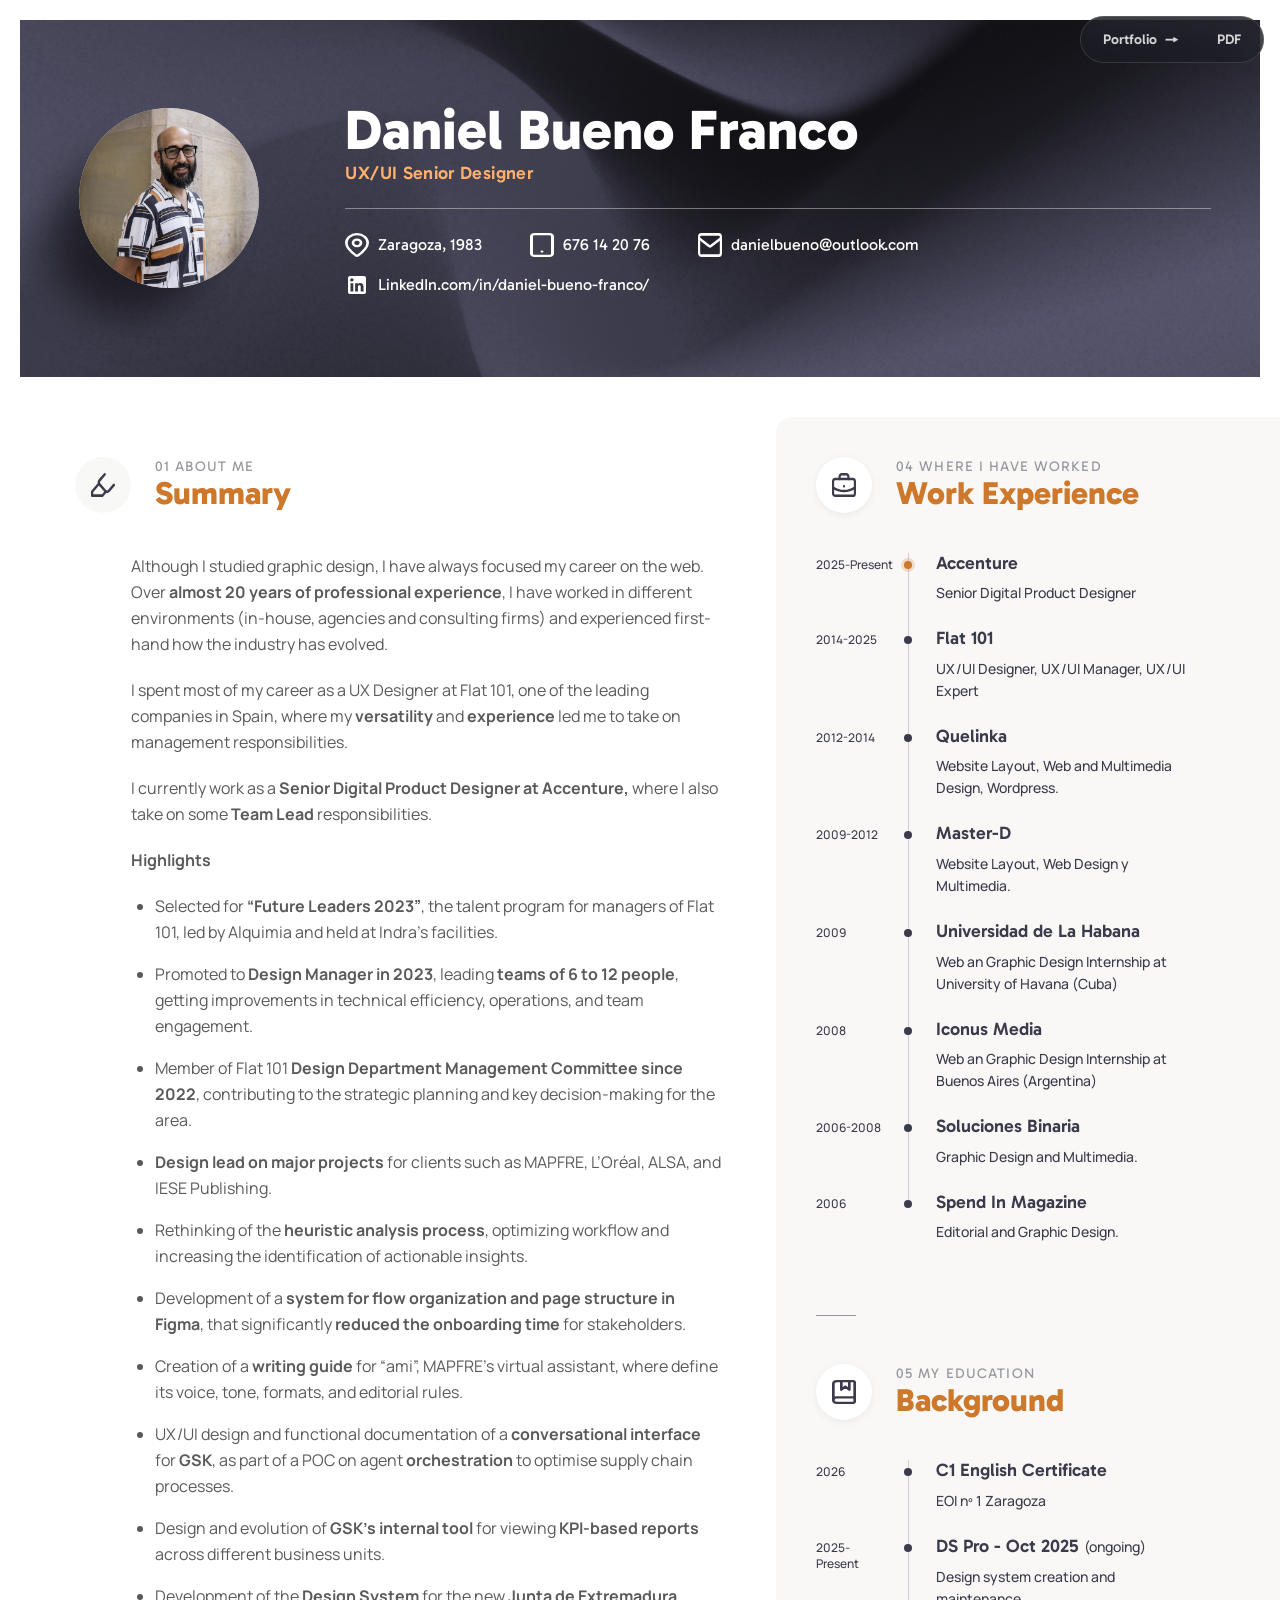
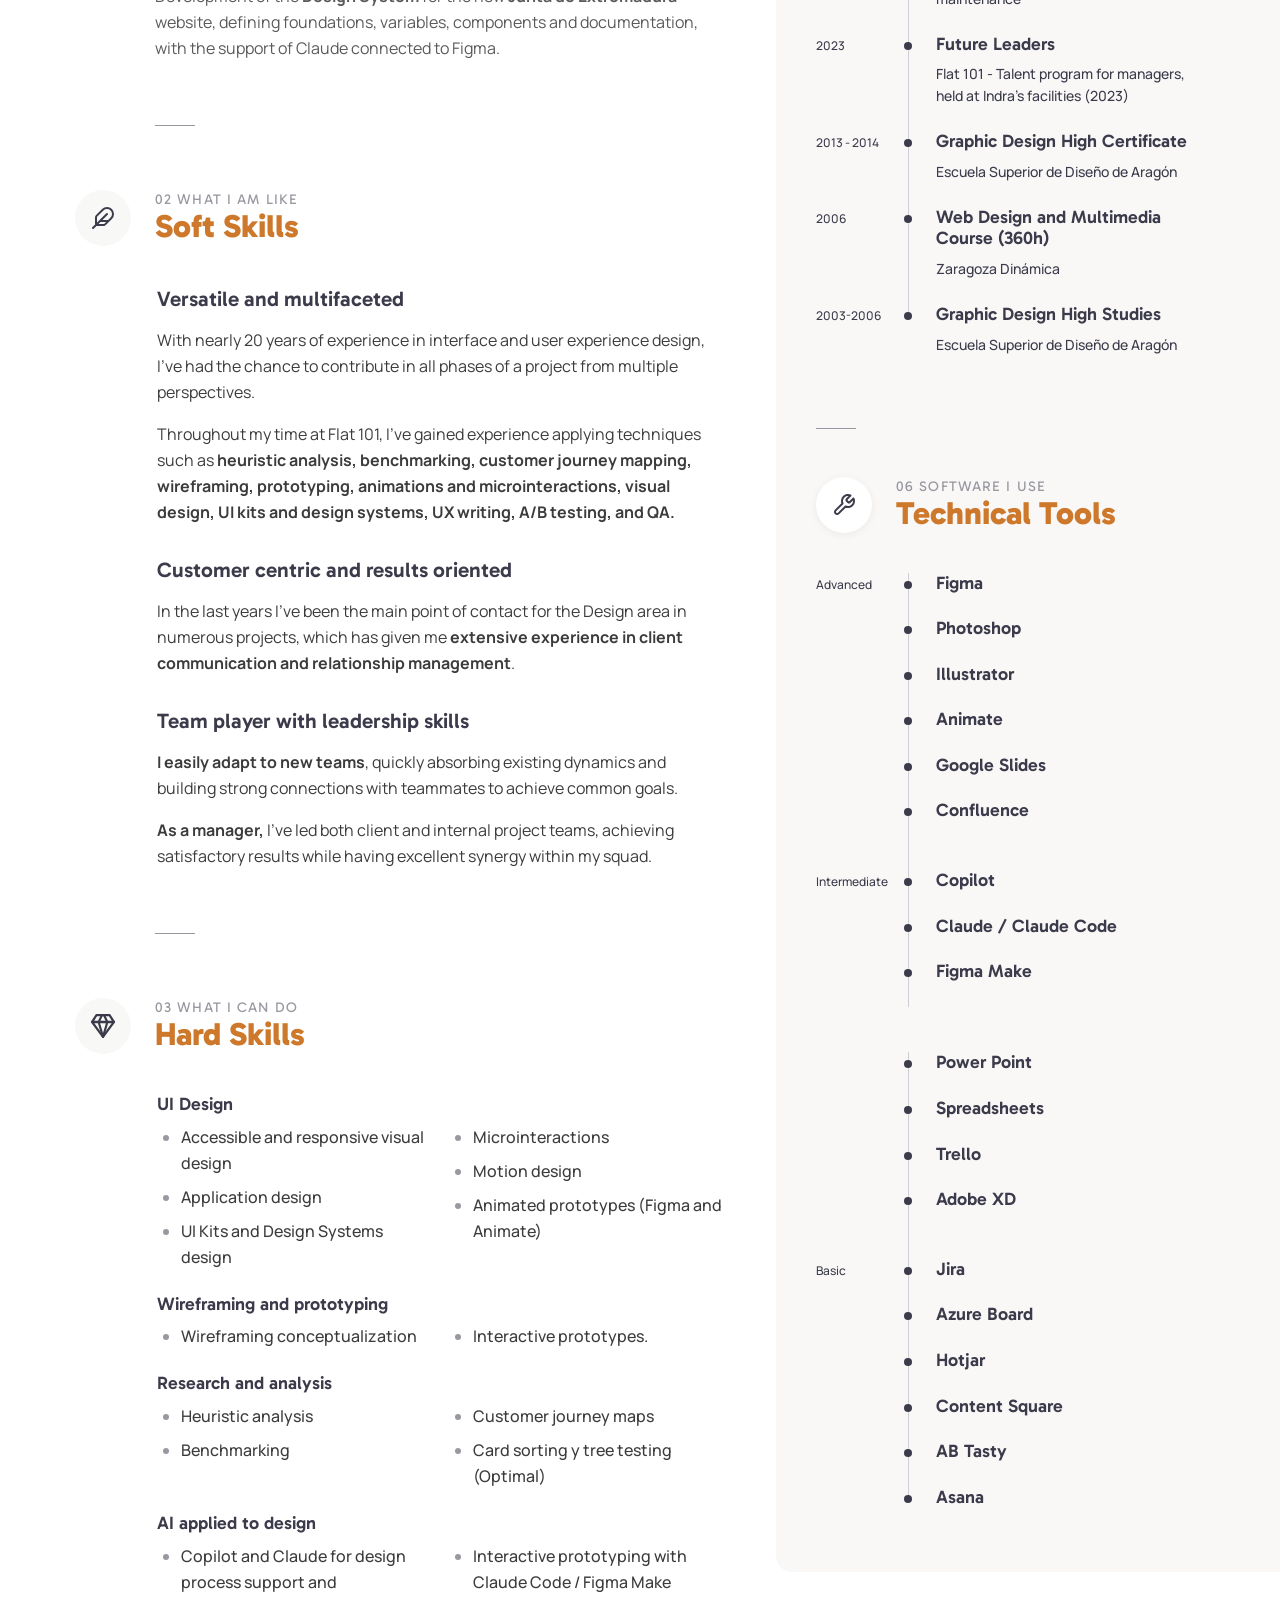
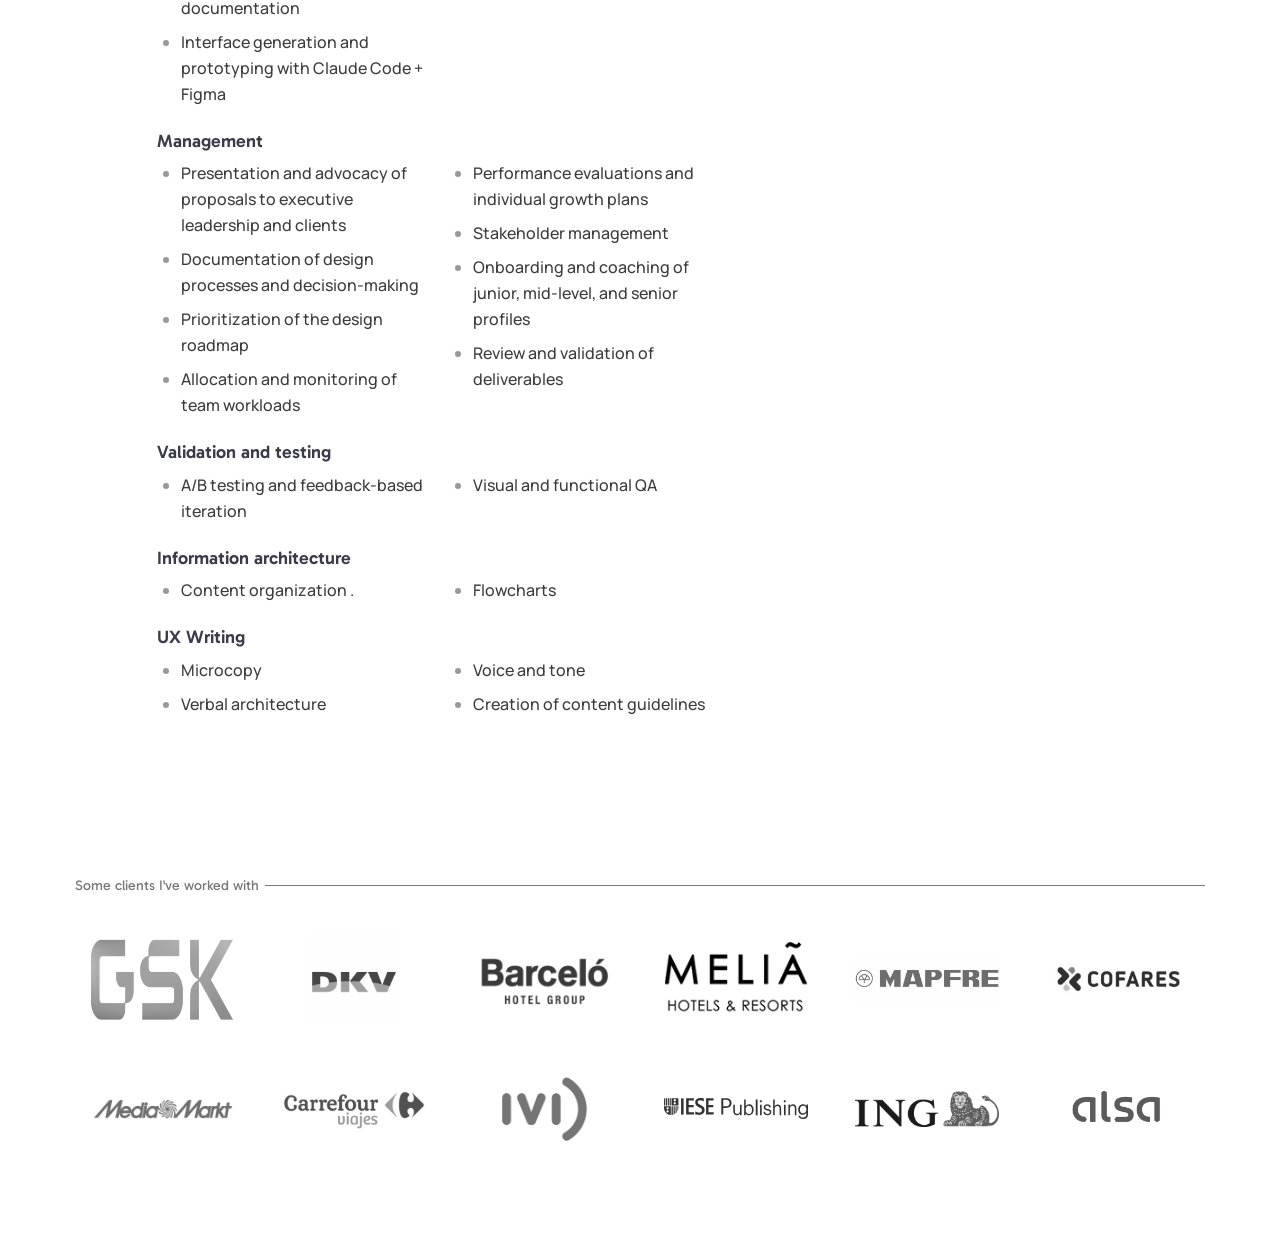
==== cv.html @ 114e20e1 "Add portfolio and CV site Co-Authored-By: Claude Sonnet 5.5 <noreply@anthropic.com>" ====
<!DOCTYPE html>
<html lang="en">
<head>
  <meta charset="utf-8">
  <meta name="viewport" content="width=device-width, initial-scale=1">
  <title>Daniel Bueno Franco — UX/UI Senior Designer · CV</title>
  <meta name="description" content="CV of Daniel Bueno Franco, UX/UI Senior Designer with almost 20 years of experience.">
  <link rel="preconnect" href="https://fonts.googleapis.com">
  <link rel="preconnect" href="https://fonts.gstatic.com" crossorigin>
  <link href="https://fonts.googleapis.com/css2?family=Gabarito:wght@400;600;800&family=Manrope:wght@400;500;700&display=swap" rel="stylesheet">
  <link rel="stylesheet" href="css/styles.css">
  <link rel="stylesheet" href="css/cv.css">
</head>
<body class="cv-page">
  <div class="progress"></div>
  <div class="glow"></div>

  <nav class="page-links" aria-label="Pages">
    <a href="index.html">Portfolio <span aria-hidden="true">→</span></a>
    <button type="button" class="print" aria-label="Print or save as PDF">PDF</button>
  </nav>

  <!-- ================= HEADER ================= -->
  <header class="cv-head">
    <div class="cv-head-card">
      <div class="bg-layer"><img src="assets/cv/header-bg.png" alt=""></div>
      <div class="cv-head-inner">
        <div class="avatar" data-reveal="scale"><img src="assets/common/danib.png" alt="Daniel Bueno Franco"></div>
        <div class="cv-head-info">
          <div class="who" data-reveal style="--d:.15s">
            <h1>Daniel Bueno Franco</h1>
            <p>UX/UI Senior Designer</p>
          </div>
          <div class="cv-rule rule"></div>
          <div class="contact" data-reveal style="--d:.3s">
            <span class="magnetic"><img src="assets/common/icon-map-pin.svg" alt="">Zaragoza, 1983</span>
            <a class="magnetic" href="tel:+34676142076"><img src="assets/common/icon-smartphone.svg" alt="">676 14 20 76</a>
            <a class="magnetic" href="mailto:danielbueno@outlook.com"><img src="assets/common/icon-mail.svg" alt="">danielbueno@outlook.com</a>
            <a class="magnetic" href="https://www.linkedin.com/in/daniel-bueno-franco/" target="_blank" rel="noopener"><img src="assets/common/icon-linkedin.svg" alt="">LinkedIn.com/in/daniel-bueno-franco/</a>
          </div>
        </div>
      </div>
    </div>
  </header>

  <div class="cv-body">
    <!-- ================= MAIN ================= -->
    <main class="cv-main">
      <section class="blk" id="summary">
        <div class="blk-title" data-reveal>
          <span class="ico"><img src="assets/cv/icon-highlighter.svg" alt=""></span>
          <div><p class="eyebrow">01 ABOUT ME</p><h2 class="g h2">Summary</h2></div>
        </div>
        <div class="blk-body prose" data-reveal style="--d:.1s">
          <p>Although I studied graphic design, I have always focused my career on the web. Over <strong>almost 20 years of professional experience</strong>, I have worked in different environments (in-house, agencies and consulting firms) and experienced first-hand how the industry has evolved.</p>
          <p>I spent most of my career as a UX Designer at Flat 101, one of the leading companies in Spain, where my <strong>versatility</strong> and <strong>experience</strong> led me to take on management responsibilities.</p>
          <p>I currently work as a <strong>Senior Digital Product Designer at Accenture,</strong> where I also take on some <strong>Team Lead</strong> responsibilities.</p>
          <p class="hl"><strong>Highlights</strong></p>
          <ul class="spaced">
            <li>Selected for <strong>“Future Leaders 2023”</strong>, the talent program for managers of Flat 101, led by Alquimia and held at Indra’s facilities.</li>
            <li>Promoted to <strong>Design Manager in 2023</strong>, leading <strong>teams of 6 to 12 people</strong>, getting improvements in technical efficiency, operations, and team engagement.</li>
            <li>Member of Flat 101 <strong>Design Department Management Committee since 2022</strong>, contributing to the strategic planning and key decision-making for the area.</li>
            <li><strong>Design lead on major projects</strong> for clients such as MAPFRE, L’Oréal, ALSA, and IESE Publishing.</li>
            <li>Rethinking of the <strong>heuristic analysis process</strong>, optimizing workflow and increasing the identification of actionable insights.</li>
            <li>Development of a <strong>system for flow organization and page structure in Figma</strong>, that significantly <strong>reduced the onboarding time</strong> for stakeholders.</li>
            <li>Creation of a <strong>writing guide</strong> for “ami”, MAPFRE’s virtual assistant, where define its voice, tone, formats, and editorial rules.</li>
            <li>UX/UI design and functional documentation of a <strong>conversational interface</strong> for <strong>GSK</strong>, as part of a POC on agent <strong>orchestration</strong> to optimise supply chain processes.</li>
            <li>Design and evolution of <strong>GSK’s internal tool</strong> for viewing <strong>KPI-based reports</strong> across different business units.</li>
            <li>Development of the <strong>Design System</strong> for the new <strong>Junta de Extremadura</strong> website, defining foundations, variables, components and documentation, with the support of Claude connected to Figma.</li>
          </ul>
        </div>
      </section>

      <div class="sep" data-reveal></div>

      <section class="blk" id="soft">
        <div class="blk-title" data-reveal>
          <span class="ico"><img src="assets/cv/icon-feather.svg" alt=""></span>
          <div><p class="eyebrow">02 WHAT I AM LIKE</p><h2 class="g h2">Soft Skills</h2></div>
        </div>
        <div class="blk-body prose list-skills">
          <article class="skill" data-reveal>
            <h3>Versatile and multifaceted</h3>
            <p>With nearly 20 years of experience in interface and user experience design, I’ve had the chance to contribute in all phases of a project from multiple perspectives.</p>
            <p>Throughout my time at Flat 101, I’ve gained experience applying techniques such as <strong>heuristic analysis, benchmarking, customer journey mapping, wireframing, prototyping, animations and microinteractions, visual design, UI kits and design systems, UX writing, A/B testing, and QA.</strong></p>
          </article>
          <article class="skill" data-reveal>
            <h3>Customer centric and results oriented</h3>
            <p>In the last years I’ve been the main point of contact for the Design area in numerous projects, which has given me <strong>extensive experience in client communication and relationship management</strong>.</p>
          </article>
          <article class="skill" data-reveal>
            <h3>Team player with leadership skills</h3>
            <p><strong>I easily adapt to new teams</strong>, quickly absorbing existing dynamics and building strong connections with teammates to achieve common goals.</p>
            <p><strong>As a manager,</strong> I’ve led both client and internal project teams, achieving satisfactory results while having excellent synergy within my squad.</p>
          </article>
        </div>
      </section>

      <div class="sep" data-reveal></div>

      <section class="blk" id="hard">
        <div class="blk-title" data-reveal>
          <span class="ico"><img src="assets/cv/icon-gem.svg" alt=""></span>
          <div><p class="eyebrow">03 WHAT I CAN DO</p><h2 class="g h2">Hard Skills</h2></div>
        </div>
        <div class="blk-body hard">
          <div class="hs" data-reveal><h4>UI Design</h4><div class="cols">
            <ul><li>Accessible and responsive visual design</li><li>Application design</li><li>UI Kits and Design Systems design</li></ul>
            <ul><li>Microinteractions</li><li>Motion design</li><li>Animated prototypes (Figma and Animate)</li></ul></div></div>
          <div class="hs" data-reveal><h4>Wireframing and prototyping</h4><div class="cols">
            <ul><li>Wireframing conceptualization</li></ul><ul><li>Interactive prototypes.</li></ul></div></div>
          <div class="hs" data-reveal><h4>Research and analysis</h4><div class="cols">
            <ul><li>Heuristic analysis</li><li>Benchmarking</li></ul><ul><li>Customer journey maps</li><li>Card sorting y tree testing (Optimal)</li></ul></div></div>
          <div class="hs" data-reveal><h4>AI applied to design</h4><div class="cols">
            <ul><li>Copilot and Claude for design process support and documentation</li><li>Interface generation and prototyping with Claude Code + Figma</li></ul>
            <ul><li>Interactive prototyping with Claude Code / Figma Make</li></ul></div></div>
          <div class="hs" data-reveal><h4>Management</h4><div class="cols">
            <ul><li>Presentation and advocacy of proposals to executive leadership and clients</li><li>Documentation of design processes and decision-making</li><li>Prioritization of the design roadmap</li><li>Allocation and monitoring of team workloads</li></ul>
            <ul><li>Performance evaluations and individual growth plans</li><li>Stakeholder management</li><li>Onboarding and coaching of junior, mid-level, and senior profiles</li><li>Review and validation of deliverables</li></ul></div></div>
          <div class="hs" data-reveal><h4>Validation and testing</h4><div class="cols">
            <ul><li>A/B testing and feedback-based iteration</li></ul><ul><li>Visual and functional QA</li></ul></div></div>
          <div class="hs" data-reveal><h4>Information architecture</h4><div class="cols">
            <ul><li>Content organization .</li></ul><ul><li>Flowcharts</li></ul></div></div>
          <div class="hs" data-reveal><h4>UX Writing</h4><div class="cols">
            <ul><li>Microcopy</li><li>Verbal architecture</li></ul><ul><li>Voice and tone</li><li>Creation of content guidelines</li></ul></div></div>
        </div>
      </section>
    </main>

    <!-- ================= SIDEBAR ================= -->
    <aside class="cv-side">
      <section class="blk" id="work">
        <div class="blk-title" data-reveal>
          <span class="ico white"><img src="assets/cv/icon-briefcase.svg" alt=""></span>
          <div><p class="eyebrow">04 WHERE I HAVE WORKED</p><h2 class="g h2">Work Experience</h2></div>
        </div>
        <ol class="tl">
          <li class="tl-i now" data-reveal><span class="yr">2025-Present</span><span class="mk"></span><div class="tx"><b>Accenture</b><p>Senior Digital Product Designer</p></div></li>
          <li class="tl-i" data-reveal><span class="yr">2014-2025</span><span class="mk"></span><div class="tx"><b>Flat 101</b><p>UX/UI Designer, UX/UI Manager, UX/UI Expert</p></div></li>
          <li class="tl-i" data-reveal><span class="yr">2012-2014</span><span class="mk"></span><div class="tx"><b>Quelinka</b><p>Website Layout, Web and Multimedia Design, Wordpress.</p></div></li>
          <li class="tl-i" data-reveal><span class="yr">2009-2012</span><span class="mk"></span><div class="tx"><b>Master-D</b><p>Website Layout, Web Design y Multimedia.</p></div></li>
          <li class="tl-i" data-reveal><span class="yr">2009</span><span class="mk"></span><div class="tx"><b>Universidad de La Habana</b><p>Web an Graphic Design Internship at University of Havana (Cuba)</p></div></li>
          <li class="tl-i" data-reveal><span class="yr">2008</span><span class="mk"></span><div class="tx"><b>Iconus Media</b><p>Web an Graphic Design Internship at Buenos Aires (Argentina)</p></div></li>
          <li class="tl-i" data-reveal><span class="yr">2006-2008</span><span class="mk"></span><div class="tx"><b>Soluciones Binaria</b><p>Graphic Design and Multimedia.</p></div></li>
          <li class="tl-i" data-reveal><span class="yr">2006</span><span class="mk"></span><div class="tx"><b>Spend In Magazine</b><p>Editorial and Graphic Design.</p></div></li>
        </ol>
      </section>

      <div class="sep" data-reveal></div>

      <section class="blk" id="education">
        <div class="blk-title" data-reveal>
          <span class="ico white"><img src="assets/cv/icon-book.svg" alt=""></span>
          <div><p class="eyebrow">05 MY EDUCATION</p><h2 class="g h2">Background</h2></div>
        </div>
        <ol class="tl">
          <li class="tl-i" data-reveal><span class="yr">2026</span><span class="mk"></span><div class="tx"><b>C1 English Certificate</b><p>EOI nº 1 Zaragoza</p></div></li>
          <li class="tl-i" data-reveal><span class="yr">2025-<br>Present</span><span class="mk"></span><div class="tx"><b>DS Pro - Oct 2025 <small>(ongoing)</small></b><p>Design system creation and maintenance</p></div></li>
          <li class="tl-i" data-reveal><span class="yr">2023</span><span class="mk"></span><div class="tx"><b>Future Leaders</b><p>Flat 101 - Talent program for managers, held at Indra’s facilities (2023)</p></div></li>
          <li class="tl-i" data-reveal><span class="yr">2013 - 2014</span><span class="mk"></span><div class="tx"><b>Graphic Design High Certificate</b><p>Escuela Superior de Diseño de Aragón</p></div></li>
          <li class="tl-i" data-reveal><span class="yr">2006</span><span class="mk"></span><div class="tx"><b>Web Design and Multimedia Course (360h)</b><p>Zaragoza Dinámica</p></div></li>
          <li class="tl-i" data-reveal><span class="yr">2003-2006</span><span class="mk"></span><div class="tx"><b>Graphic Design High Studies</b><p>Escuela Superior de Diseño de Aragón</p></div></li>
        </ol>
      </section>

      <div class="sep" data-reveal></div>

      <section class="blk" id="tools">
        <div class="blk-title" data-reveal>
          <span class="ico white"><img src="assets/cv/icon-wrench.svg" alt=""></span>
          <div><p class="eyebrow">06 SOFTWARE I USE</p><h2 class="g h2">Technical Tools</h2></div>
        </div>
        <ol class="tl tools">
          <li class="tl-i" data-reveal><span class="yr">Advanced</span><span class="mk"></span><div class="tx"><b>Figma</b></div></li>
          <li class="tl-i" data-reveal><span class="yr"></span><span class="mk"></span><div class="tx"><b>Photoshop</b></div></li>
          <li class="tl-i" data-reveal><span class="yr"></span><span class="mk"></span><div class="tx"><b>Illustrator</b></div></li>
          <li class="tl-i" data-reveal><span class="yr"></span><span class="mk"></span><div class="tx"><b>Animate</b></div></li>
          <li class="tl-i" data-reveal><span class="yr"></span><span class="mk"></span><div class="tx"><b>Google Slides</b></div></li>
          <li class="tl-i gap" data-reveal><span class="yr"></span><span class="mk"></span><div class="tx"><b>Confluence</b></div></li>
          <li class="tl-i" data-reveal><span class="yr">Intermediate</span><span class="mk"></span><div class="tx"><b>Copilot</b></div></li>
          <li class="tl-i" data-reveal><span class="yr"></span><span class="mk"></span><div class="tx"><b>Claude / Claude Code</b></div></li>
          <li class="tl-i" data-reveal><span class="yr"></span><span class="mk"></span><div class="tx"><b>Figma Make</b></div></li>
          <li class="tl-i" data-reveal><span class="yr"></span><span class="mk"></span><div class="tx"><b>Figjam</b></div></li>
          <li class="tl-i" data-reveal><span class="yr"></span><span class="mk"></span><div class="tx"><b>Power Point</b></div></li>
          <li class="tl-i" data-reveal><span class="yr"></span><span class="mk"></span><div class="tx"><b>Spreadsheets</b></div></li>
          <li class="tl-i" data-reveal><span class="yr"></span><span class="mk"></span><div class="tx"><b>Trello</b></div></li>
          <li class="tl-i gap" data-reveal><span class="yr"></span><span class="mk"></span><div class="tx"><b>Adobe XD</b></div></li>
          <li class="tl-i" data-reveal><span class="yr">Basic</span><span class="mk"></span><div class="tx"><b>Jira</b></div></li>
          <li class="tl-i" data-reveal><span class="yr"></span><span class="mk"></span><div class="tx"><b>Azure Board</b></div></li>
          <li class="tl-i" data-reveal><span class="yr"></span><span class="mk"></span><div class="tx"><b>Hotjar</b></div></li>
          <li class="tl-i" data-reveal><span class="yr"></span><span class="mk"></span><div class="tx"><b>Content Square</b></div></li>
          <li class="tl-i" data-reveal><span class="yr"></span><span class="mk"></span><div class="tx"><b>AB Tasty</b></div></li>
          <li class="tl-i" data-reveal><span class="yr"></span><span class="mk"></span><div class="tx"><b>Asana</b></div></li>
        </ol>
      </section>
    </aside>
  </div>

  <!-- ================= CLIENTS ================= -->
  <section class="clients">
    <div class="clients-in">
      <p class="clients-title" data-reveal><span>Some clients I've worked with</span><i></i></p>
      <div class="logos">
        <img data-reveal src="assets/cv/logo-gsk.png" alt="GSK" style="--d:0s">
        <img data-reveal src="assets/cv/logo-dkv.png" alt="DKV" style="--d:.05s">
        <img data-reveal src="assets/cv/logo-barcelo.png" alt="Barceló" style="--d:.1s">
        <img data-reveal src="assets/cv/logo-melia.png" alt="Meliá" style="--d:.15s">
        <img data-reveal src="assets/cv/logo-mapfre.png" alt="MAPFRE" style="--d:.2s">
        <img data-reveal src="assets/cv/logo-cofares.png" alt="Cofares" style="--d:.25s">
        <img data-reveal src="assets/cv/logo-mediamarkt.png" alt="MediaMarkt" style="--d:0s">
        <img data-reveal src="assets/cv/logo-carrefour.png" alt="Carrefour Viajes" style="--d:.05s">
        <img data-reveal src="assets/cv/logo-ivi.png" alt="IVI" style="--d:.1s">
        <img data-reveal src="assets/cv/logo-iese.svg" alt="IESE Publishing" style="--d:.15s">
        <img data-reveal src="assets/cv/logo-ing.png" alt="ING" style="--d:.2s">
        <img data-reveal src="assets/cv/logo-alsa.png" alt="Alsa" style="--d:.25s">
      </div>
    </div>
  </section>

  <button class="top" aria-label="Back to top">↑</button>
  <script src="js/cv.js"></script>
</body>
</html>
---- css/styles.css ----
/* ============ Tokens ============ */
:root {
  --blue: #3c3b4b;
  --blue-deep: #1d1c26;
  --brown: #cd782a;
  --orange: #fcb06b;
  --paper: #f9f8f7;
  --ink: #3c3c3c;
  --muted: #9898a0;
  --body: #5a5a5a;
  --ease: cubic-bezier(.22, 1, .36, 1);
  --pad: clamp(24px, 5.86vw, 80px);
  --max: 1366px;
  --shadow: 0 16px 32px -4px rgba(12, 12, 13, .1), 0 4px 4px -4px rgba(12, 12, 13, .05);
}

* { box-sizing: border-box; margin: 0; padding: 0; }
html { scroll-behavior: smooth; }
body {
  font-family: 'Manrope', system-ui, sans-serif;
  font-weight: 500;
  color: var(--ink);
  background: var(--paper);
  line-height: 1.625;
  overflow-x: hidden;
  -webkit-font-smoothing: antialiased;
}
img { display: block; max-width: 100%; }
a { color: inherit; text-decoration: none; }
ul { list-style: none; }
strong, b { font-weight: 700; }
.g { font-family: 'Gabarito', sans-serif; }

/* ============ Progress + cursor glow ============ */
.progress {
  position: fixed; inset: 0 0 auto 0; height: 3px; z-index: 100;
  background: linear-gradient(90deg, var(--brown), var(--orange));
  transform-origin: 0 50%; transform: scaleX(0);
}
.glow {
  position: fixed; top: 0; left: 0; width: 420px; height: 420px; z-index: 1;
  margin: -210px 0 0 -210px; border-radius: 50%; pointer-events: none;
  background: radial-gradient(circle, rgba(252, 176, 107, .16), transparent 65%);
  mix-blend-mode: screen; opacity: 0; transition: opacity .4s;
  will-change: transform;
}
body.has-pointer .glow { opacity: 1; }

/* ============ Side menu (sections) ============
   Plain text links; colour switches white/black depending on the background under each link */
.side {
  position: fixed; top: 50%; right: 28px; z-index: 90;
  transform: translate(24px, -50%); opacity: 0; pointer-events: none;
  transition: opacity .6s var(--ease), transform .7s var(--ease);
}
.side.on { opacity: 1; transform: translate(0, -50%); pointer-events: auto; }
.side ol { list-style: none; display: flex; flex-direction: column; align-items: flex-end; gap: 14px; }
.side a {
  --c: #fff;
  position: relative; display: inline-block; padding: 2px 0;
  font: 600 14px/1.2 'Gabarito', sans-serif; letter-spacing: .02em; white-space: nowrap;
  color: var(--c); opacity: .55;
  transition: color .35s, opacity .3s, transform .4s var(--ease);
}
.side a[data-tone="light"] { --c: #1d1c26; }
/* underline grows from the right */
.side a::after { content: ''; position: absolute; right: 0; bottom: -2px; height: 2px; width: 100%; background: currentColor; transform: scaleX(0); transform-origin: 100% 50%; transition: transform .45s var(--ease); }
/* hover / keyboard focus */
.side a:hover, .side a:focus-visible { opacity: 1; transform: translateX(-4px); }
.side a:focus-visible { outline: 2px solid currentColor; outline-offset: 4px; border-radius: 2px; }
/* active (current section) */
.side a.active { opacity: 1; font-weight: 800; }
.side a.active::after { transform: scaleX(1); }
.side a:active { transform: translateX(-4px) scale(.97); }
/* link to the other page */
.side li.cv { margin-top: 10px; }
.side li.cv a span { display: inline-block; transition: transform .4s var(--ease); }
.side li.cv a:hover span, .side li.cv a:focus-visible span { transform: translateX(3px); }

/* ============ Page link + CTA ============ */
.btn span { display: inline-block; transition: transform .4s var(--ease); }
.btn:hover span { transform: translateX(4px); }
.btn:focus-visible { outline: 2px solid var(--orange); outline-offset: 2px; }
.btn {
  align-self: flex-start; display: inline-flex; align-items: center; gap: 10px; padding: 14px 26px; border-radius: 999px;
  background: var(--orange); color: var(--blue-deep); font: 800 16px 'Gabarito', sans-serif;
  transition: background .3s, color .3s, transform .4s var(--ease), box-shadow .4s;
}
.btn:hover { background: #fff; transform: translateY(-3px); box-shadow: 0 14px 30px -10px rgba(252, 176, 107, .6); }

/* ============ Reveal ============ */
[data-reveal] {
  opacity: 0; transform: translateY(40px);
  transition: opacity 1s var(--ease), transform 1s var(--ease);
  transition-delay: var(--d, 0s);
}
[data-reveal="left"] { transform: translateX(-60px); }
[data-reveal="right"] { transform: translateX(60px); }
[data-reveal="scale"] { transform: scale(.92); }
[data-reveal].in { opacity: 1; transform: none; }

.mask-line { display: block; overflow: hidden; }
.mask-line > span {
  display: block; transform: translateY(110%);
  transition: transform 1.1s var(--ease); transition-delay: var(--d, 0s);
}
.in .mask-line > span, .mask-line.in > span { transform: none; }

/* ============ Hero ============ */
.hero {
  position: relative; min-height: 100vh; min-height: 100svh; overflow: hidden;
  display: flex; align-items: center; color: #fff; background: #fff;
  padding: 120px var(--pad) 80px; isolation: isolate;
}
.bg-layer { position: absolute; inset: -12% 0; z-index: -2; will-change: transform; }
.bg-layer { mix-blend-mode: luminosity; }
.bg-layer img { width: 100%; height: 100%; object-fit: cover; }
.hero::after {
  content: ''; position: absolute; inset: 0; z-index: -1;
  background: var(--blue); mix-blend-mode: hard-light;
}
.hero-inner { width: 100%; max-width: var(--max); margin: 0 auto; display: flex; flex-direction: column; gap: 40px; }
.hero h1 {
  font: 800 clamp(56px, 11vw, 168px)/.95 'Gabarito', sans-serif; letter-spacing: -.02em;
}
.hero h1 .mask-line { padding-bottom: .08em; }
.rule { height: 1px; background: rgba(255, 255, 255, .35); transform-origin: 0 50%; transform: scaleX(0); transition: transform 1.6s var(--ease) .5s; }
.rule.in { transform: none; }
.hero-card { display: flex; align-items: center; gap: 40px; flex-wrap: wrap; padding: 24px 0; }
.avatar {
  position: relative; width: 180px; height: 180px; border-radius: 50%; flex: none;
  overflow: hidden; box-shadow: -40px 40px 40px -10px rgba(0, 0, 0, .55);
  background: #cfc4b6;
}
.avatar img { width: 100%; height: 100%; object-fit: cover; object-position: 50% 30%; transition: transform .8s var(--ease); }
.avatar:hover img { transform: scale(1.12); }
.hero-info { display: flex; flex-direction: column; gap: 40px; flex: 1; min-width: 280px; }
.who h2 { font: 800 clamp(30px, 3vw, 40px)/1.15 'Gabarito', sans-serif; }
.who p { font: 600 18px 'Gabarito', sans-serif; color: var(--orange); letter-spacing: .02em; }
.contact { display: flex; flex-wrap: wrap; gap: 16px 48px; }
.contact a, .contact span { display: inline-flex; align-items: center; gap: 9px; font: 400 14px 'Gabarito', sans-serif; color: #fff; }
.contact a { transition: color .3s, transform .3s var(--ease); }
.contact a:hover { color: var(--orange); transform: translateY(-2px); }
.contact img { width: 24px; height: 24px; }
.scroll-hint {
  position: absolute; bottom: 28px; left: 50%; translate: -50% 0;
  display: flex; flex-direction: column; align-items: center; gap: 8px;
  font: 600 12px 'Gabarito', sans-serif; letter-spacing: .2em; text-transform: uppercase; color: rgba(255, 255, 255, .6);
}
.scroll-hint i { width: 1px; height: 44px; background: linear-gradient(rgba(255, 255, 255, .8), transparent); animation: drip 2s var(--ease) infinite; transform-origin: 0 0; }
@keyframes drip { 0% { transform: scaleY(0); } 50% { transform: scaleY(1); } 100% { transform: scaleY(1); opacity: 0; } }

/* ============ Index ============ */
.index { background: var(--paper); padding: 120px var(--pad); }
.index-inner { max-width: var(--max); margin: 0 auto; }
.eyebrow { font: 400 14px 'Gabarito', sans-serif; color: var(--muted); letter-spacing: .08em; text-transform: uppercase; }
.h2 { font: 800 clamp(28px, 2.6vw, 32px)/1.15 'Gabarito', sans-serif; color: var(--brown); }
.index .h2 { font-size: clamp(36px, 4.4vw, 60px); color: var(--blue); margin: 8px 0 56px; }
.cards { display: grid; grid-template-columns: repeat(4, 1fr); gap: 20px; }
.card {
  position: relative; display: flex; flex-direction: column; justify-content: flex-end;
  aspect-ratio: 3 / 4; padding: 28px; border-radius: 20px; overflow: hidden; color: #fff;
  background: var(--blue-deep); isolation: isolate;
  transform-style: preserve-3d; transition: transform .5s var(--ease), box-shadow .5s;
}
.card:hover { box-shadow: 0 30px 60px -20px rgba(0, 0, 0, .5); }
.card img.bg { position: absolute; inset: 0; z-index: -2; width: 100%; height: 100%; object-fit: cover; transition: transform 1.2s var(--ease), filter .6s; filter: saturate(.8); }
.card:hover img.bg { transform: scale(1.12); filter: saturate(1.1); }
.card::after { content: ''; position: absolute; inset: 0; z-index: -1; background: linear-gradient(180deg, rgba(0, 0, 0, .1), rgba(0, 0, 0, .78)); }
.card .no { font: 800 14px 'Gabarito', sans-serif; color: var(--orange); letter-spacing: .1em; }
.card h3 { font: 800 28px/1.1 'Gabarito', sans-serif; margin: 6px 0 8px; }
.card p { font-size: 14px; line-height: 1.5; color: rgba(255, 255, 255, .8); max-height: 0; opacity: 0; overflow: hidden; transition: max-height .6s var(--ease), opacity .6s; }
.card:hover p, .card:focus-visible p { max-height: 120px; opacity: 1; }
.card .arrow { position: absolute; top: 24px; right: 24px; width: 44px; height: 44px; border-radius: 50%; border: 1px solid rgba(255, 255, 255, .5); display: grid; place-items: center; transition: background .4s, color .4s, transform .5s var(--ease); }
.card:hover .arrow { background: var(--orange); color: var(--blue-deep); transform: rotate(-45deg); border-color: var(--orange); }

/* ============ Case study ============ */
.case-banner {
  position: relative; display: flex; flex-direction: column; justify-content: space-between;
  min-height: min(100vh, 780px); padding: 40px var(--pad) 72px; color: #fff; overflow: hidden; isolation: isolate;
  background: #fff;
}
.case-banner::after {
  content: ''; position: absolute; inset: 0; z-index: -1;
  background: linear-gradient(62deg, rgba(0, 0, 0, .06) 82%, rgba(0, 0, 0, .3)), linear-gradient(180deg, rgba(0, 0, 0, .2), rgba(0, 0, 0, .65) 73%);
}
.case-banner .firma, .case-banner .titles { max-width: var(--max); width: 100%; margin: 0 auto; }
.firma { display: flex; align-items: center; justify-content: space-between; gap: 24px; flex-wrap: wrap; }
.firma .logo { height: 44px; width: auto; max-width: 210px; object-fit: contain; object-position: left; }
.logo-mask { width: 120px; height: 44px; background: #fff; -webkit-mask: url(../assets/barcelo/logo-mask.svg) center / contain no-repeat; mask: url(../assets/barcelo/logo-mask.svg) center / contain no-repeat; }
.firma .me { display: flex; align-items: center; gap: 16px; }
.firma .me .mini { width: 48px; height: 48px; border: 1px solid #fff; border-radius: 50%; overflow: hidden; }
.firma .me .mini img { width: 100%; height: 100%; object-fit: cover; object-position: 50% 30%; }
.firma .me b { display: block; font: 800 18px/26px 'Gabarito', sans-serif; }
.firma .me small { font: 600 14px 'Gabarito', sans-serif; color: var(--orange); }
.titles .sub { font: 400 clamp(18px, 1.8vw, 24px) 'Gabarito', sans-serif; margin-bottom: 8px; }
.titles h2 { font: 600 clamp(40px, 5.6vw, 84px)/1.02 'Gabarito', sans-serif; letter-spacing: -.01em; max-width: 1002px; }

.summary { max-width: var(--max); margin: 0 auto; padding: 0 var(--pad) 80px; display: grid; grid-template-columns: minmax(0, 703px) 363px; justify-content: space-between; gap: 48px; align-items: start; }
.summary .ctx { padding-top: 80px; display: flex; flex-direction: column; gap: 40px; }
.prose p, .prose li { font-size: 16px; line-height: 26px; color: var(--body); }
.prose p + p, .prose p + ul { margin-top: 20px; }
.prose ul { list-style: disc; padding-left: 24px; }
.prose li + li { margin-top: 12px; }
.prose.dark p, .prose.dark li { color: var(--ink); }
.prose.light p, .prose.light li { color: #fff; }
.facts { background: #fff; border-radius: 0 0 16px 16px; padding: 40px 32px; display: flex; flex-direction: column; gap: 24px; position: sticky; top: 80px; box-shadow: var(--shadow); }
.facts h4 { display: flex; align-items: center; gap: 12px; font: 600 16px/24px 'Gabarito', sans-serif; color: var(--blue); margin-bottom: 8px; }
.facts h4 img { width: 16px; height: 16px; }
.facts p, .facts li { font-size: 14px; line-height: 24px; color: var(--ink); padding-left: 28px; }
.facts ul { list-style: disc; padding-left: 24px; }
.facts ul li { padding-left: 0; }

/* device mock */
.device { max-width: var(--max); margin: 0 auto; padding: 0 var(--pad) 80px; }
.device-stage { position: relative; width: 100%; aspect-ratio: 1366 / 700; }
.device-stage .main { position: absolute; left: 0; top: 0; width: 82%; height: auto; will-change: transform; filter: drop-shadow(0 30px 40px rgba(0, 0, 0, .25)); }
.device-stage .phone { position: absolute; right: 0; bottom: 0; width: 20%; height: auto; will-change: transform; filter: drop-shadow(0 30px 40px rgba(0, 0, 0, .35)); }
.device-stage .main-flat { width: 82%; border-radius: 10px; box-shadow: var(--shadow); }

/* process */
.process { position: relative; padding: 96px var(--pad); isolation: isolate; overflow: hidden; background: var(--paper); }

.process .tex { position: absolute; inset: 0; z-index: -2; mix-blend-mode: luminosity; }
.process .tex img { width: 100%; height: 100%; object-fit: cover; }
.process::after { content: ''; position: absolute; inset: 0; z-index: -1; background: var(--paper); mix-blend-mode: hard-light; }
.process.dark::after { background: var(--blue); }
.process-inner { max-width: var(--max); margin: 0 auto; display: flex; flex-direction: column; gap: 40px; }
.process-head p.prose-lead { font-size: 16px; line-height: 26px; color: var(--body); max-width: 703px; margin-top: 24px; }
.steps { display: flex; flex-direction: column; gap: 96px; margin-top: 24px; }
.row { display: grid; grid-template-columns: minmax(0, 586px) minmax(0, 480px); justify-content: space-between; align-items: center; gap: 48px; }
.row.flip .txt { order: 2; }
.row .txt { padding-inline: 80px 0; }
.row.flip .txt { padding: 0 80px 0 0; }
.step { display: flex; flex-direction: column; gap: 16px; }
.step + .sep + .step { margin-top: 0; }
.step h3 { display: flex; align-items: center; gap: 16px; font: 600 21px/1.2 'Gabarito', sans-serif; color: var(--blue); }
.step h3 i { font-style: normal; display: grid; place-items: center; width: 32px; height: 32px; flex: none; border-radius: 50%; background: #fff; font: 400 18px 'Gabarito', sans-serif; box-shadow: 0 2px 8px rgba(0, 0, 0, .1); transition: background .4s, color .4s, transform .5s var(--ease); }
.step:hover h3 i { background: var(--brown); color: #fff; transform: scale(1.18) rotate(-8deg); }
.sep { width: 40px; height: 1px; background: var(--muted); margin: 32px 0; transform-origin: 0 50%; transition: width .8s var(--ease); }
.shot { position: relative; overflow: hidden; background: #fff; box-shadow: var(--shadow); border-radius: 2px; }
.shot img { width: 100%; height: 100%; object-fit: cover; object-position: top; transition: transform 1.4s var(--ease); }
.shot:hover img { transform: scale(1.04); }
.shot.scroll-shot:hover img { transform: none; }
/* tall screenshots scroll on hover */
.shot.scroll-shot img { height: auto; min-height: 100%; object-fit: initial; transition: transform 6s linear; }
.shot.scroll-shot:hover img { transform: translateY(calc(-100% + var(--h))); }
.shot.contain img { object-fit: contain; object-position: center; }
.duo { display: flex; gap: 8px; justify-content: center; }
.duo .shot { flex: 1; aspect-ratio: 235 / 470; border-radius: 6px; }
.stack { display: flex; flex-direction: column; gap: 8px; background: #fff; padding-bottom: 8px; box-shadow: var(--shadow); }

/* gallery footer strip */
.strip { position: relative; padding: 40px var(--pad); background: #fff; isolation: isolate; overflow: hidden; }
.strip .tex { position: absolute; inset: 0; z-index: -2; mix-blend-mode: luminosity; } .strip .tex img { width: 100%; height: 100%; object-fit: cover; }
.strip::after { content: ''; position: absolute; inset: 0; z-index: -1; background: var(--blue); mix-blend-mode: hard-light; }
.strip-inner { max-width: var(--max); margin: 0 auto; display: flex; gap: 24px; height: 457px; overflow: hidden; }
.strip-inner .col { display: flex; flex-direction: column; gap: 24px; width: 32%; flex: none; }
.strip-inner .col .shot { flex: 1; min-height: 0; border-radius: 4px; }
.strip-inner .tile { flex: 1; min-width: 0; border-radius: 4px; overflow: hidden; background: #fff; }
.strip-inner .tile img { width: 100%; height: 100%; object-fit: cover; object-position: top; transition: transform 1.4s var(--ease); }
.strip-inner .tile:hover img { transform: scale(1.06); }
.strip-inner .pair { display: flex; gap: 8px; flex: none; height: 422px; }
.strip-inner .pair .tile { width: 160px; flex: none; }

/* ============ "Otros" showcase ============ */
.show { position: relative; overflow: hidden; isolation: isolate; }
.show.paper { background: var(--paper); }
.show.dark { background: #fff; color: #fff; }
.show .tex { position: absolute; inset: 0; z-index: -2; mix-blend-mode: luminosity; } .show .tex img { width: 100%; height: 100%; object-fit: cover; }
.show.dark::after { content: ''; position: absolute; inset: 0; z-index: -1; background: var(--blue); mix-blend-mode: hard-light; }
.show-inner { max-width: var(--max); margin: 0 auto; display: grid; grid-template-columns: minmax(0, 505px) minmax(0, 1fr); gap: 80px; align-items: center; padding: 0 var(--pad); }
.show-inner.rev { grid-template-columns: minmax(0, 1fr) minmax(0, 505px); }
.show-inner.rev .copy { order: 2; }
.show .copy { padding: 80px 0; display: flex; flex-direction: column; gap: 40px; }
.show .copy .lg { height: 40px; width: auto; max-width: 232px; object-fit: contain; object-position: left; }
.show.dark .eyebrow { color: #fff; }
.show .media { position: relative; align-self: stretch; display: flex; align-items: center; justify-content: center; }
.show .media .frame { width: 100%; will-change: transform; }
.show .media img { width: 100%; height: auto; max-height: 760px; object-fit: contain; filter: drop-shadow(0 30px 40px rgba(0, 0, 0, .25)); transition: transform 1s var(--ease); }
.show .media:hover img { transform: scale(1.03) rotate(-.6deg); }

/* ============ Footer ============ */
.legal { background: #0b0b0e; color: #fff; padding: 40px var(--pad); }
.legal p { max-width: var(--max); margin: 0 auto; font-size: 14px; line-height: 22px; opacity: .85; }
.top { position: fixed; right: 20px; bottom: 20px; z-index: 80; width: 48px; height: 48px; border-radius: 50%; border: 0; background: var(--orange); color: var(--blue-deep); cursor: pointer; display: grid; place-items: center; opacity: 0; transform: translateY(20px); transition: opacity .4s, transform .5s var(--ease); }
.top.on { opacity: 1; transform: none; }
.top:hover { transform: translateY(-4px); }

/* ============ Responsive ============ */
@media (max-width: 1100px) {
  .cards { grid-template-columns: repeat(2, 1fr); }
  .summary { grid-template-columns: 1fr; }
  .facts { position: static; }
  .row, .show-inner, .show-inner.rev { grid-template-columns: 1fr; gap: 32px; }
  .row.flip .txt, .show-inner.rev .copy { order: 0; }
  .row .txt, .row.flip .txt { padding: 0; }
  .show .copy { padding: 56px 0 0; }
  .show .media { padding-bottom: 56px; }
  .strip-inner { height: auto; flex-wrap: wrap; }
  .strip-inner .col { width: 100%; flex-direction: row; height: 200px; }
  .strip-inner .tile { height: 320px; flex: 1 1 200px; }
  .strip-inner .pair { height: 320px; }
}
@media (max-width: 640px) {
  .cards { grid-template-columns: 1fr; }
  .card { aspect-ratio: 4 / 3; }
  .card p { max-height: 120px; opacity: 1; }
  .side { right: 14px; }
  .side a { font-size: 12px; }
  .hero-card { gap: 24px; }
  .avatar { width: 128px; height: 128px; }
  .device-stage { aspect-ratio: auto; display: flex; flex-direction: column; gap: 24px; align-items: center; }
  .device-stage .main, .device-stage .main-flat, .device-stage .phone { position: static; width: 100%; }
  .device-stage .phone { width: 48%; }
}

@media (prefers-reduced-motion: reduce) {
  html { scroll-behavior: auto; }
  [data-reveal], .mask-line > span, .rule { transition: none; opacity: 1; transform: none; }
  .scroll-hint i { animation: none; }
}
---- css/cv.css ----
/* CV page — builds on styles.css tokens */
body.cv-page { background: #fff; }

/* Fixed page links (shared look with portfolio .page-links) */
.page-links, .page-link {
  position: fixed; top: 16px; right: 16px; z-index: 95;
  display: flex; align-items: center; gap: 6px; padding: 6px;
  background: rgba(29, 28, 38, .72); backdrop-filter: blur(16px) saturate(1.4);
  border: 1px solid rgba(255, 255, 255, .12); border-radius: 999px;
}
.page-links a, .page-links button, .page-link {
  display: inline-flex; align-items: center; gap: 8px; padding: 8px 16px; border: 0; border-radius: 999px;
  background: transparent; cursor: pointer; font: 600 14px 'Gabarito', sans-serif; color: rgba(255, 255, 255, .8);
  transition: background .3s, color .3s, transform .4s var(--ease);
}
.page-link { padding: 8px 16px; }
.page-links a:hover, .page-links button:hover, .page-link:hover { background: var(--orange); color: var(--blue-deep); }
.page-links a span, .page-link span { transition: transform .4s var(--ease); }
.page-links a:hover span, .page-link:hover span { transform: translateX(4px); }
.page-links a:focus-visible, .page-links button:focus-visible, .page-link:focus-visible { outline: 2px solid var(--orange); outline-offset: 2px; }

/* Header */
.cv-head { padding: 20px 20px 0; background: #fff; }
.cv-head-card { position: relative; overflow: hidden; isolation: isolate; background: #fff; color: #fff; max-width: 1326px; margin: 0 auto; }
.cv-head-card .bg-layer { inset: -25% 0; }
.cv-head-card::after { content: ''; position: absolute; inset: 0; z-index: -1; background: var(--blue); mix-blend-mode: hard-light; }
.cv-head-inner { display: flex; align-items: center; gap: clamp(32px, 6vw, 80px); padding: 80px clamp(24px, 3.8vw, 50px); }
.cv-head .avatar { width: 180px; height: 180px; margin: 0 10px; box-shadow: -40px 40px 40px -10px rgba(0, 0, 0, .5); }
.cv-head-info { display: flex; flex-direction: column; gap: 24px; flex: 1; min-width: 0; }
.cv-head .who h1 { font: 800 clamp(36px, 4.4vw, 56px)/1.1 'Gabarito', sans-serif; }
.cv-head .who p { font: 600 18px 'Gabarito', sans-serif; color: var(--orange); }
.cv-head .contact a, .cv-head .contact span { font-size: 16px; }
.cv-rule { height: 1px; background: rgba(255, 255, 255, .4); }
/* the divider line runs under the avatar like in the design */
.cv-head-card .cv-rule { position: relative; }

/* Layout */
.cv-body { max-width: 1366px; margin: 0 auto; display: grid; grid-template-columns: minmax(0, 1fr) 504px; align-items: start; background: #fff; }
.cv-main { padding: 80px 0 80px clamp(24px, 5.86vw, 80px); padding-right: clamp(24px, 4vw, 80px); display: flex; flex-direction: column; gap: 64px; }
.cv-side { background: var(--paper); border-radius: 16px 0 0 16px; padding: 40px 80px 40px 40px; margin-top: 40px; display: flex; flex-direction: column; gap: 48px; }

.blk { display: flex; flex-direction: column; gap: 40px; }
.blk-title { display: flex; align-items: center; gap: 24px; }
.blk-title .ico { display: grid; place-items: center; flex: none; width: 56px; height: 56px; border-radius: 50%; background: rgba(210, 204, 201, .15); transition: transform .6s var(--ease), background .4s; }
.blk-title .ico.white { background: #fff; box-shadow: 0 2px 8px rgba(0, 0, 0, .06); }
.blk-title:hover .ico { transform: rotate(-12deg) scale(1.08); background: rgba(205, 120, 42, .15); }
.blk-title img { width: 24px; height: 24px; }
.blk-title .eyebrow { text-transform: uppercase; }
.sep { width: 40px; height: 1px; background: var(--muted); margin: 0 0 0 80px; transform-origin: 0 50%; }
.cv-side .sep { margin: 0; }
.blk-body { padding-left: 56px; }
.prose p, .prose li { font-weight: 400; }
.prose strong { font-weight: 700; }
.prose .hl { margin-top: 20px; }
.prose ul.spaced li + li { margin-top: 16px; }
.prose ul { padding-left: 24px; margin-top: 20px; }

/* soft skills */
.list-skills { padding-left: 82px; display: flex; flex-direction: column; gap: 32px; }
.skill { display: flex; flex-direction: column; gap: 16px; }
.skill p + p { margin-top: 0; }
.skill p { color: var(--ink); }
.skill h3 { font: 600 21px/1.2 'Gabarito', sans-serif; color: var(--blue); position: relative; width: fit-content; }
.skill h3::after { content: ''; position: absolute; left: 0; bottom: -4px; height: 2px; width: 0; background: var(--brown); transition: width .6s var(--ease); }
.skill:hover h3::after { width: 100%; }

/* hard skills */
.hard { padding-left: 82px; display: flex; flex-direction: column; gap: 24px; }
.hs h4 { font: 600 18px/1.2 'Gabarito', sans-serif; color: var(--blue); margin-bottom: 8px; }
.hs .cols { display: grid; grid-template-columns: 1fr 1fr; gap: 16px; }
.hs ul { list-style: disc; padding-left: 24px; }
.hs li { font-size: 16px; line-height: 26px; color: var(--ink); font-weight: 500; margin-bottom: 8px; transition: color .3s, transform .4s var(--ease); }
.hs li:last-child { margin-bottom: 0; }
.hs li::marker { color: var(--muted); transition: color .3s; }
.hs li:hover { color: var(--brown); transform: translateX(4px); }
.hs li:hover::marker { color: var(--brown); }

/* timelines */
.tl { list-style: none; display: flex; flex-direction: column; }
.tl-i { display: grid; grid-template-columns: 80px 8px minmax(0, 1fr); gap: 8px; align-items: stretch; --pb: 24px; position: relative; }
.tl-i .yr { font: 500 12px/1.3 'Manrope', sans-serif; color: var(--blue); padding-top: 4px; }
.tl-i .mk { position: relative; display: block; }
.tl-i .mk::before { content: ''; position: absolute; left: 3.5px; top: 0; bottom: 0; width: 1px; background: #cfcdd5; transform-origin: 0 0; transition: background .4s; }
.tl-i .mk::after { content: ''; position: absolute; left: 0; top: 8px; width: 8px; height: 8px; border-radius: 50%; background: var(--blue); box-shadow: 0 0 0 0 rgba(205, 120, 42, 0); transition: background .4s, box-shadow .5s var(--ease), transform .5s var(--ease); }
.tl-i:last-child .mk::before { bottom: auto; height: 12px; }
.tl-i .tx { display: flex; flex-direction: column; gap: 8px; padding: 0 0 var(--pb) 16px; }
.tl-i .tx b { font: 600 18px/1.2 'Gabarito', sans-serif; color: var(--blue); transition: color .3s, transform .4s var(--ease); }
.tl-i .tx b small { font: 500 14px 'Manrope', sans-serif; }
.tl-i .tx p { font-size: 14px; line-height: 22px; color: #3b3b4b; font-weight: 500; }
.tl-i:hover .mk::after { background: var(--brown); transform: scale(1.5); box-shadow: 0 0 0 5px rgba(205, 120, 42, .2); }
.tl-i:hover .tx b { color: var(--brown); transform: translateX(3px); }
.tl-i.now .mk::after { background: var(--brown); box-shadow: 0 0 0 3px rgba(205, 120, 42, .22); animation: pulse 2.4s var(--ease) infinite; }
@keyframes pulse { 0%, 100% { box-shadow: 0 0 0 3px rgba(205, 120, 42, .22); } 50% { box-shadow: 0 0 0 8px rgba(205, 120, 42, 0); } }
.tools .tl-i { --pb: 24px; }
.tools .tl-i.gap .tx { padding-bottom: 48px; }

/* clients */
.clients { background: #fff; padding: 0 clamp(24px, 5.86vw, 80px); }
.clients-in { max-width: 1366px; margin: 0 auto; padding: 80px 0; display: flex; flex-direction: column; gap: 40px; }
.clients-title { display: flex; align-items: center; gap: 6px; font: 400 14px 'Gabarito', sans-serif; color: #767676; white-space: nowrap; }
.clients-title i { flex: 1; height: 1px; background: #767676; transform-origin: 0 50%; }
.logos { display: grid; grid-template-columns: repeat(6, 1fr); gap: 40px 16px; align-items: center; justify-items: center; }
.logos img { width: 144px; max-width: 100%; height: 90px; object-fit: contain; filter: grayscale(1); opacity: .7; transition: filter .5s, opacity .5s, transform .6s var(--ease); }
.logos img:hover { filter: none; opacity: 1; transform: scale(1.08); }
.logos img[src$=".svg"] { height: 24px; }

/* responsive */
@media (max-width: 1100px) {
  .cv-body { grid-template-columns: 1fr; }
  .cv-side { border-radius: 16px; margin: 0 20px; padding: 40px 24px; }
  .cv-main { padding-right: clamp(24px, 4vw, 80px); }
  .logos { grid-template-columns: repeat(3, 1fr); }
}
@media (max-width: 700px) {
  .cv-head-inner { flex-direction: column; align-items: flex-start; padding-block: 48px; }
  .cv-head .avatar { width: 128px; height: 128px; margin: 0; }
  .cv-head .contact { gap: 12px 24px; }
  .blk-body, .list-skills, .hard { padding-left: 0; }
  .hs .cols { grid-template-columns: 1fr; }
  .tl-i { grid-template-columns: 64px 8px minmax(0, 1fr); }
  .cv-side { padding-right: 24px; }
  .logos { grid-template-columns: repeat(2, 1fr); }
  .sep { margin-left: 0; }
}

/* print / save as PDF */
@media print {
  .progress, .glow, .page-links, .top { display: none !important; }
  [data-reveal], .rule { opacity: 1 !important; transform: none !important; }
  .cv-head-card, .cv-side { -webkit-print-color-adjust: exact; print-color-adjust: exact; }
  .cv-body { grid-template-columns: 1fr 360px; }
  .cv-main { padding-top: 40px; }
  .logos img { filter: grayscale(1); }
  .tl-i, .hs, .skill { break-inside: avoid; }
}
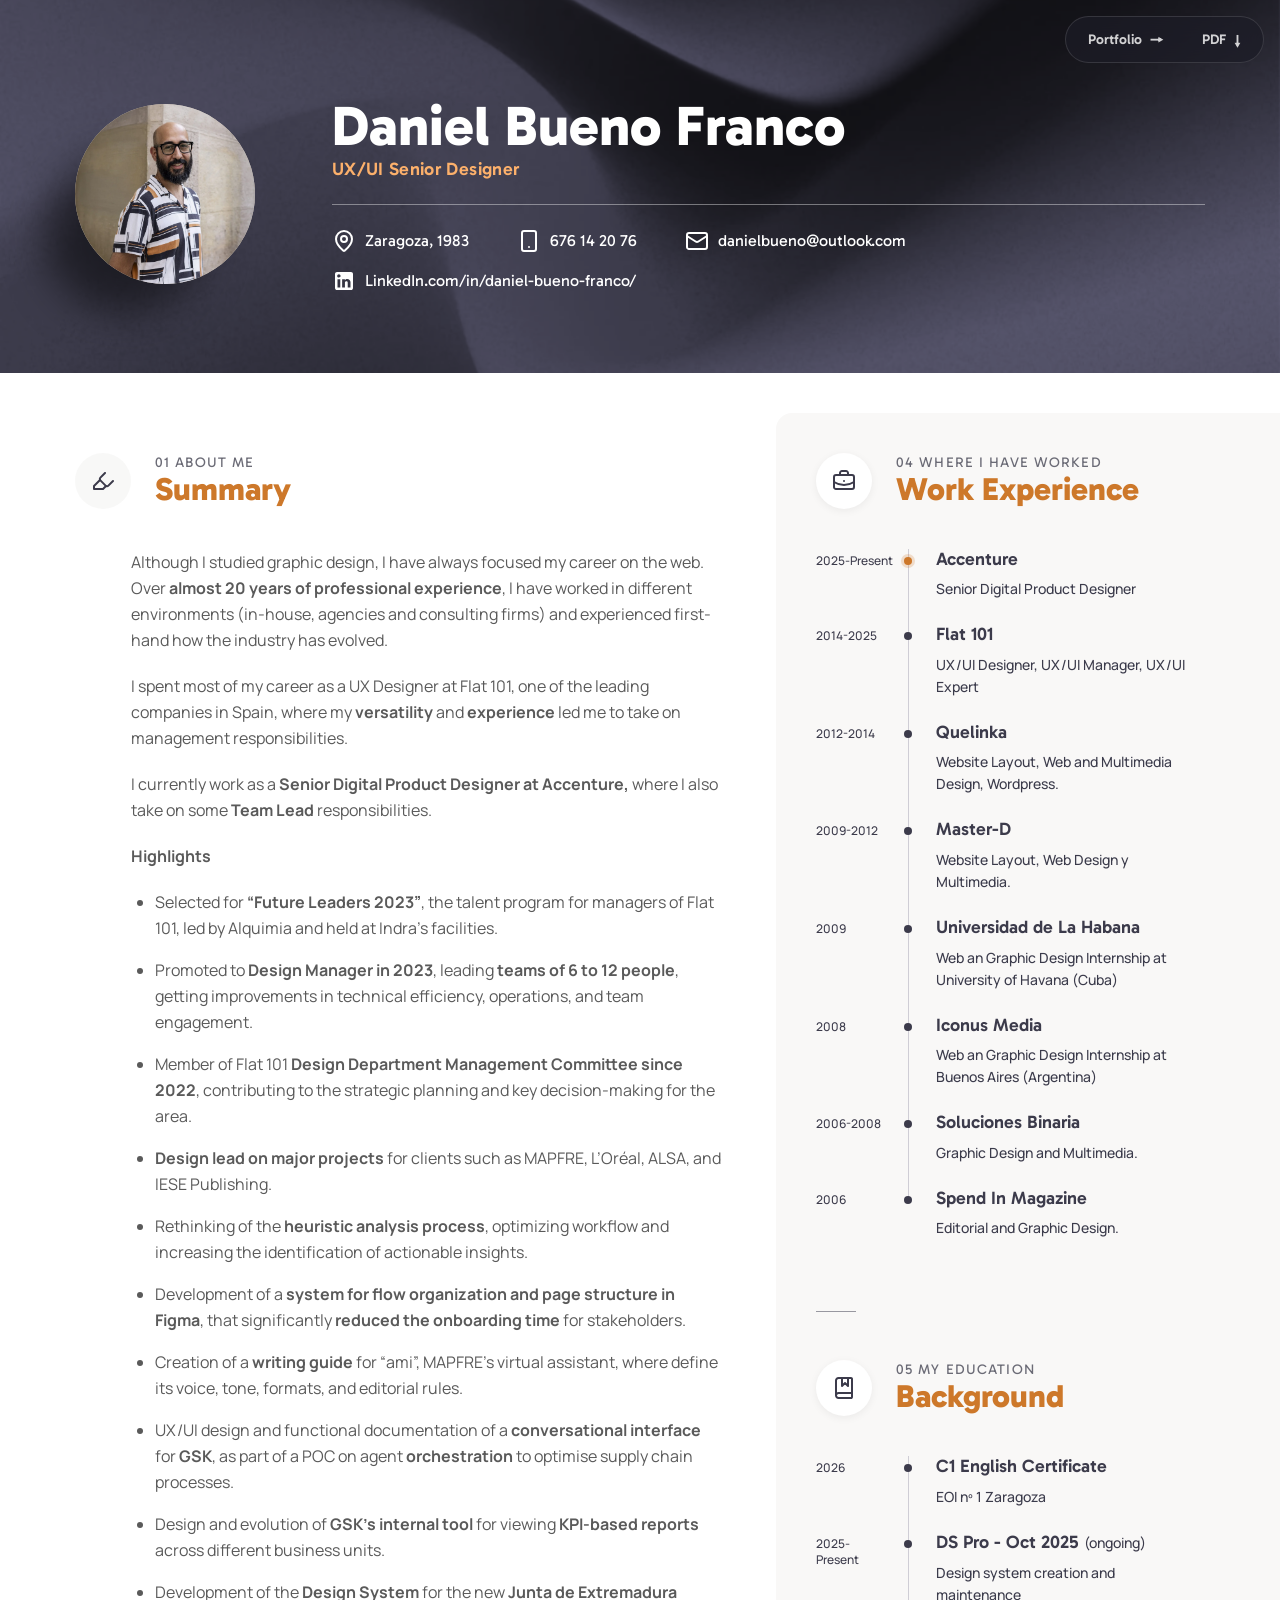
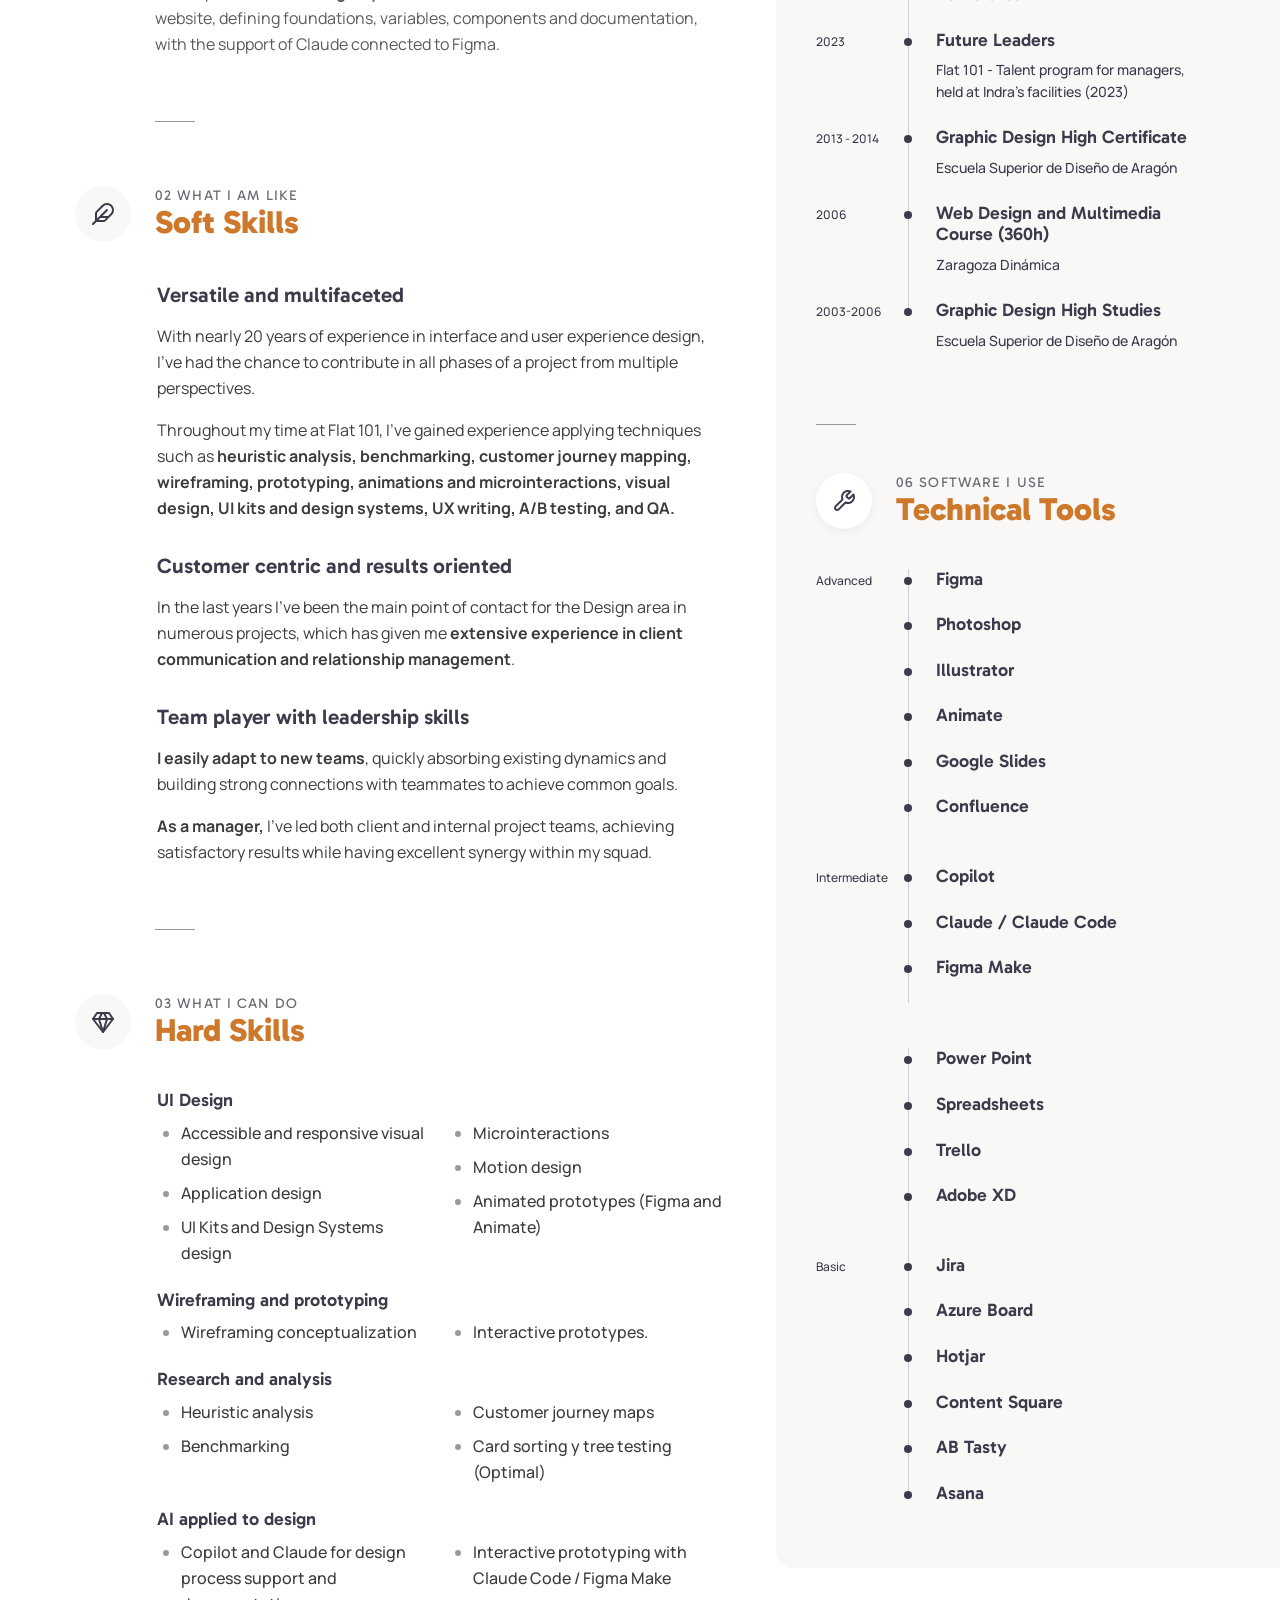
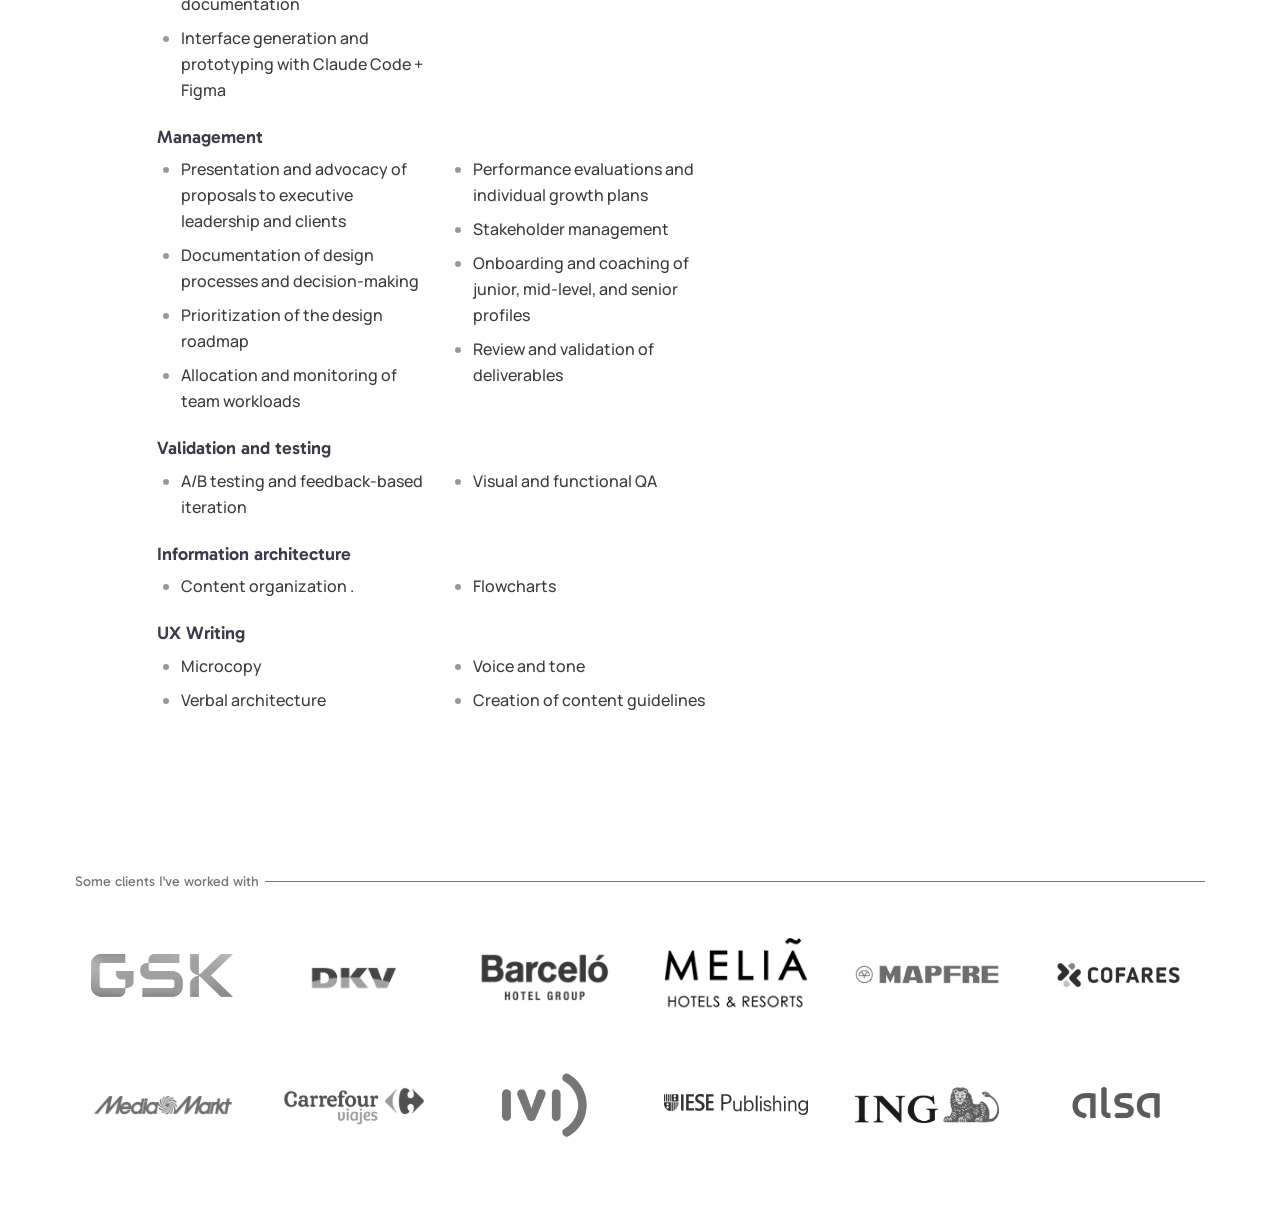
==== commit 553264bc: "Polish portfolio and CV: perf, a11y, SEO, lightbox, contact, mobile nav - Convert 56 PNG/JPG to WebP" ====
--- a/cv.html
+++ b/cv.html
@@ -1,223 +1,237 @@
 <!DOCTYPE html>
+
 <html lang="en">
 <head>
-  <meta charset="utf-8">
-  <meta name="viewport" content="width=device-width, initial-scale=1">
-  <title>Daniel Bueno Franco — UX/UI Senior Designer · CV</title>
-  <meta name="description" content="CV of Daniel Bueno Franco, UX/UI Senior Designer with almost 20 years of experience.">
-  <link rel="preconnect" href="https://fonts.googleapis.com">
-  <link rel="preconnect" href="https://fonts.gstatic.com" crossorigin>
-  <link href="https://fonts.googleapis.com/css2?family=Gabarito:wght@400;600;800&family=Manrope:wght@400;500;700&display=swap" rel="stylesheet">
-  <link rel="stylesheet" href="css/styles.css">
-  <link rel="stylesheet" href="css/cv.css">
+<meta charset="utf-8"/>
+<meta content="width=device-width, initial-scale=1" name="viewport"/>
+<title>Daniel Bueno Franco — UX/UI Senior Designer · CV</title>
+<meta content="CV of Daniel Bueno Franco, UX/UI Senior Designer with almost 20 years of experience." name="description"/>
+<link href="https://danibgood-create.github.io/portfolio/cv.html" rel="canonical"/>
+<meta content="profile" property="og:type"/>
+<meta content="https://danibgood-create.github.io/portfolio/cv.html" property="og:url"/>
+<meta content="Daniel Bueno Franco — UX/UI Senior Designer · CV" property="og:title"/>
+<meta content="Almost 20 years of experience in UX/UI design, design systems and design team leadership." property="og:description"/>
+<meta content="Daniel Bueno Franco — UX/UI Senior Designer · CV" name="twitter:title"/>
+<meta content="Almost 20 years of experience in UX/UI design, design systems and design team leadership." name="twitter:description"/>
+<meta content="Daniel Bueno Franco" name="author"/>
+<meta content="#3c3b4b" name="theme-color"/>
+<link href="assets/favicon.svg" rel="icon" type="image/svg+xml"/>
+<link href="assets/apple-touch-icon.png" rel="apple-touch-icon"/>
+<meta content="Daniel Bueno Franco" property="og:site_name"/>
+<meta content="en_US" property="og:locale"/>
+<meta content="es_ES" property="og:locale:alternate"/>
+<meta content="https://danibgood-create.github.io/portfolio/assets/og-image.jpg" property="og:image"/>
+<meta content="1200" property="og:image:width"/>
+<meta content="630" property="og:image:height"/>
+<meta content="Daniel Bueno Franco, UX/UI Senior Designer — My Portfolio" property="og:image:alt"/>
+<meta content="summary_large_image" name="twitter:card"/>
+<meta content="https://danibgood-create.github.io/portfolio/assets/og-image.jpg" name="twitter:image"/>
+<script type="application/ld+json">
+  {"@context":"https://schema.org","@type":"Person","name":"Daniel Bueno Franco","jobTitle":"UX/UI Senior Designer","url":"https://danibgood-create.github.io/portfolio/","email":"mailto:danielbueno@outlook.com","telephone":"+34676142076","address":{"@type":"PostalAddress","addressLocality":"Zaragoza","addressCountry":"ES"},"sameAs":["https://www.linkedin.com/in/daniel-bueno-franco/"]}
+  </script>
+<link href="https://fonts.googleapis.com" rel="preconnect"/>
+<link crossorigin="" href="https://fonts.gstatic.com" rel="preconnect"/>
+<link href="https://fonts.googleapis.com/css2?family=Gabarito:wght@400;600;800&amp;family=Manrope:wght@400;500;700&amp;display=swap" rel="stylesheet"/>
+<link href="css/styles.css" rel="stylesheet"/>
+<link href="css/cv.css" rel="stylesheet"/>
+<noscript><style>[data-reveal],.mask-line>span,.rule{opacity:1!important;transform:none!important}</style></noscript>
 </head>
-<body class="cv-page">
-  <div class="progress"></div>
-  <div class="glow"></div>
-
-  <nav class="page-links" aria-label="Pages">
-    <a href="index.html">Portfolio <span aria-hidden="true">→</span></a>
-    <button type="button" class="print" aria-label="Print or save as PDF">PDF</button>
-  </nav>
-
-  <!-- ================= HEADER ================= -->
-  <header class="cv-head">
-    <div class="cv-head-card">
-      <div class="bg-layer"><img src="assets/cv/header-bg.png" alt=""></div>
-      <div class="cv-head-inner">
-        <div class="avatar" data-reveal="scale"><img src="assets/common/danib.png" alt="Daniel Bueno Franco"></div>
-        <div class="cv-head-info">
-          <div class="who" data-reveal style="--d:.15s">
-            <h1>Daniel Bueno Franco</h1>
-            <p>UX/UI Senior Designer</p>
-          </div>
-          <div class="cv-rule rule"></div>
-          <div class="contact" data-reveal style="--d:.3s">
-            <span class="magnetic"><img src="assets/common/icon-map-pin.svg" alt="">Zaragoza, 1983</span>
-            <a class="magnetic" href="tel:+34676142076"><img src="assets/common/icon-smartphone.svg" alt="">676 14 20 76</a>
-            <a class="magnetic" href="mailto:danielbueno@outlook.com"><img src="assets/common/icon-mail.svg" alt="">danielbueno@outlook.com</a>
-            <a class="magnetic" href="https://www.linkedin.com/in/daniel-bueno-franco/" target="_blank" rel="noopener"><img src="assets/common/icon-linkedin.svg" alt="">LinkedIn.com/in/daniel-bueno-franco/</a>
-          </div>
-        </div>
-      </div>
-    </div>
-  </header>
-
-  <div class="cv-body">
-    <!-- ================= MAIN ================= -->
-    <main class="cv-main">
-      <section class="blk" id="summary">
-        <div class="blk-title" data-reveal>
-          <span class="ico"><img src="assets/cv/icon-highlighter.svg" alt=""></span>
-          <div><p class="eyebrow">01 ABOUT ME</p><h2 class="g h2">Summary</h2></div>
-        </div>
-        <div class="blk-body prose" data-reveal style="--d:.1s">
-          <p>Although I studied graphic design, I have always focused my career on the web. Over <strong>almost 20 years of professional experience</strong>, I have worked in different environments (in-house, agencies and consulting firms) and experienced first-hand how the industry has evolved.</p>
-          <p>I spent most of my career as a UX Designer at Flat 101, one of the leading companies in Spain, where my <strong>versatility</strong> and <strong>experience</strong> led me to take on management responsibilities.</p>
-          <p>I currently work as a <strong>Senior Digital Product Designer at Accenture,</strong> where I also take on some <strong>Team Lead</strong> responsibilities.</p>
-          <p class="hl"><strong>Highlights</strong></p>
-          <ul class="spaced">
-            <li>Selected for <strong>“Future Leaders 2023”</strong>, the talent program for managers of Flat 101, led by Alquimia and held at Indra’s facilities.</li>
-            <li>Promoted to <strong>Design Manager in 2023</strong>, leading <strong>teams of 6 to 12 people</strong>, getting improvements in technical efficiency, operations, and team engagement.</li>
-            <li>Member of Flat 101 <strong>Design Department Management Committee since 2022</strong>, contributing to the strategic planning and key decision-making for the area.</li>
-            <li><strong>Design lead on major projects</strong> for clients such as MAPFRE, L’Oréal, ALSA, and IESE Publishing.</li>
-            <li>Rethinking of the <strong>heuristic analysis process</strong>, optimizing workflow and increasing the identification of actionable insights.</li>
-            <li>Development of a <strong>system for flow organization and page structure in Figma</strong>, that significantly <strong>reduced the onboarding time</strong> for stakeholders.</li>
-            <li>Creation of a <strong>writing guide</strong> for “ami”, MAPFRE’s virtual assistant, where define its voice, tone, formats, and editorial rules.</li>
-            <li>UX/UI design and functional documentation of a <strong>conversational interface</strong> for <strong>GSK</strong>, as part of a POC on agent <strong>orchestration</strong> to optimise supply chain processes.</li>
-            <li>Design and evolution of <strong>GSK’s internal tool</strong> for viewing <strong>KPI-based reports</strong> across different business units.</li>
-            <li>Development of the <strong>Design System</strong> for the new <strong>Junta de Extremadura</strong> website, defining foundations, variables, components and documentation, with the support of Claude connected to Figma.</li>
-          </ul>
-        </div>
-      </section>
-
-      <div class="sep" data-reveal></div>
-
-      <section class="blk" id="soft">
-        <div class="blk-title" data-reveal>
-          <span class="ico"><img src="assets/cv/icon-feather.svg" alt=""></span>
-          <div><p class="eyebrow">02 WHAT I AM LIKE</p><h2 class="g h2">Soft Skills</h2></div>
-        </div>
-        <div class="blk-body prose list-skills">
-          <article class="skill" data-reveal>
-            <h3>Versatile and multifaceted</h3>
-            <p>With nearly 20 years of experience in interface and user experience design, I’ve had the chance to contribute in all phases of a project from multiple perspectives.</p>
-            <p>Throughout my time at Flat 101, I’ve gained experience applying techniques such as <strong>heuristic analysis, benchmarking, customer journey mapping, wireframing, prototyping, animations and microinteractions, visual design, UI kits and design systems, UX writing, A/B testing, and QA.</strong></p>
-          </article>
-          <article class="skill" data-reveal>
-            <h3>Customer centric and results oriented</h3>
-            <p>In the last years I’ve been the main point of contact for the Design area in numerous projects, which has given me <strong>extensive experience in client communication and relationship management</strong>.</p>
-          </article>
-          <article class="skill" data-reveal>
-            <h3>Team player with leadership skills</h3>
-            <p><strong>I easily adapt to new teams</strong>, quickly absorbing existing dynamics and building strong connections with teammates to achieve common goals.</p>
-            <p><strong>As a manager,</strong> I’ve led both client and internal project teams, achieving satisfactory results while having excellent synergy within my squad.</p>
-          </article>
-        </div>
-      </section>
-
-      <div class="sep" data-reveal></div>
-
-      <section class="blk" id="hard">
-        <div class="blk-title" data-reveal>
-          <span class="ico"><img src="assets/cv/icon-gem.svg" alt=""></span>
-          <div><p class="eyebrow">03 WHAT I CAN DO</p><h2 class="g h2">Hard Skills</h2></div>
-        </div>
-        <div class="blk-body hard">
-          <div class="hs" data-reveal><h4>UI Design</h4><div class="cols">
-            <ul><li>Accessible and responsive visual design</li><li>Application design</li><li>UI Kits and Design Systems design</li></ul>
-            <ul><li>Microinteractions</li><li>Motion design</li><li>Animated prototypes (Figma and Animate)</li></ul></div></div>
-          <div class="hs" data-reveal><h4>Wireframing and prototyping</h4><div class="cols">
-            <ul><li>Wireframing conceptualization</li></ul><ul><li>Interactive prototypes.</li></ul></div></div>
-          <div class="hs" data-reveal><h4>Research and analysis</h4><div class="cols">
-            <ul><li>Heuristic analysis</li><li>Benchmarking</li></ul><ul><li>Customer journey maps</li><li>Card sorting y tree testing (Optimal)</li></ul></div></div>
-          <div class="hs" data-reveal><h4>AI applied to design</h4><div class="cols">
-            <ul><li>Copilot and Claude for design process support and documentation</li><li>Interface generation and prototyping with Claude Code + Figma</li></ul>
-            <ul><li>Interactive prototyping with Claude Code / Figma Make</li></ul></div></div>
-          <div class="hs" data-reveal><h4>Management</h4><div class="cols">
-            <ul><li>Presentation and advocacy of proposals to executive leadership and clients</li><li>Documentation of design processes and decision-making</li><li>Prioritization of the design roadmap</li><li>Allocation and monitoring of team workloads</li></ul>
-            <ul><li>Performance evaluations and individual growth plans</li><li>Stakeholder management</li><li>Onboarding and coaching of junior, mid-level, and senior profiles</li><li>Review and validation of deliverables</li></ul></div></div>
-          <div class="hs" data-reveal><h4>Validation and testing</h4><div class="cols">
-            <ul><li>A/B testing and feedback-based iteration</li></ul><ul><li>Visual and functional QA</li></ul></div></div>
-          <div class="hs" data-reveal><h4>Information architecture</h4><div class="cols">
-            <ul><li>Content organization .</li></ul><ul><li>Flowcharts</li></ul></div></div>
-          <div class="hs" data-reveal><h4>UX Writing</h4><div class="cols">
-            <ul><li>Microcopy</li><li>Verbal architecture</li></ul><ul><li>Voice and tone</li><li>Creation of content guidelines</li></ul></div></div>
-        </div>
-      </section>
-    </main>
-
-    <!-- ================= SIDEBAR ================= -->
-    <aside class="cv-side">
-      <section class="blk" id="work">
-        <div class="blk-title" data-reveal>
-          <span class="ico white"><img src="assets/cv/icon-briefcase.svg" alt=""></span>
-          <div><p class="eyebrow">04 WHERE I HAVE WORKED</p><h2 class="g h2">Work Experience</h2></div>
-        </div>
-        <ol class="tl">
-          <li class="tl-i now" data-reveal><span class="yr">2025-Present</span><span class="mk"></span><div class="tx"><b>Accenture</b><p>Senior Digital Product Designer</p></div></li>
-          <li class="tl-i" data-reveal><span class="yr">2014-2025</span><span class="mk"></span><div class="tx"><b>Flat 101</b><p>UX/UI Designer, UX/UI Manager, UX/UI Expert</p></div></li>
-          <li class="tl-i" data-reveal><span class="yr">2012-2014</span><span class="mk"></span><div class="tx"><b>Quelinka</b><p>Website Layout, Web and Multimedia Design, Wordpress.</p></div></li>
-          <li class="tl-i" data-reveal><span class="yr">2009-2012</span><span class="mk"></span><div class="tx"><b>Master-D</b><p>Website Layout, Web Design y Multimedia.</p></div></li>
-          <li class="tl-i" data-reveal><span class="yr">2009</span><span class="mk"></span><div class="tx"><b>Universidad de La Habana</b><p>Web an Graphic Design Internship at University of Havana (Cuba)</p></div></li>
-          <li class="tl-i" data-reveal><span class="yr">2008</span><span class="mk"></span><div class="tx"><b>Iconus Media</b><p>Web an Graphic Design Internship at Buenos Aires (Argentina)</p></div></li>
-          <li class="tl-i" data-reveal><span class="yr">2006-2008</span><span class="mk"></span><div class="tx"><b>Soluciones Binaria</b><p>Graphic Design and Multimedia.</p></div></li>
-          <li class="tl-i" data-reveal><span class="yr">2006</span><span class="mk"></span><div class="tx"><b>Spend In Magazine</b><p>Editorial and Graphic Design.</p></div></li>
-        </ol>
-      </section>
-
-      <div class="sep" data-reveal></div>
-
-      <section class="blk" id="education">
-        <div class="blk-title" data-reveal>
-          <span class="ico white"><img src="assets/cv/icon-book.svg" alt=""></span>
-          <div><p class="eyebrow">05 MY EDUCATION</p><h2 class="g h2">Background</h2></div>
-        </div>
-        <ol class="tl">
-          <li class="tl-i" data-reveal><span class="yr">2026</span><span class="mk"></span><div class="tx"><b>C1 English Certificate</b><p>EOI nº 1 Zaragoza</p></div></li>
-          <li class="tl-i" data-reveal><span class="yr">2025-<br>Present</span><span class="mk"></span><div class="tx"><b>DS Pro - Oct 2025 <small>(ongoing)</small></b><p>Design system creation and maintenance</p></div></li>
-          <li class="tl-i" data-reveal><span class="yr">2023</span><span class="mk"></span><div class="tx"><b>Future Leaders</b><p>Flat 101 - Talent program for managers, held at Indra’s facilities (2023)</p></div></li>
-          <li class="tl-i" data-reveal><span class="yr">2013 - 2014</span><span class="mk"></span><div class="tx"><b>Graphic Design High Certificate</b><p>Escuela Superior de Diseño de Aragón</p></div></li>
-          <li class="tl-i" data-reveal><span class="yr">2006</span><span class="mk"></span><div class="tx"><b>Web Design and Multimedia Course (360h)</b><p>Zaragoza Dinámica</p></div></li>
-          <li class="tl-i" data-reveal><span class="yr">2003-2006</span><span class="mk"></span><div class="tx"><b>Graphic Design High Studies</b><p>Escuela Superior de Diseño de Aragón</p></div></li>
-        </ol>
-      </section>
-
-      <div class="sep" data-reveal></div>
-
-      <section class="blk" id="tools">
-        <div class="blk-title" data-reveal>
-          <span class="ico white"><img src="assets/cv/icon-wrench.svg" alt=""></span>
-          <div><p class="eyebrow">06 SOFTWARE I USE</p><h2 class="g h2">Technical Tools</h2></div>
-        </div>
-        <ol class="tl tools">
-          <li class="tl-i" data-reveal><span class="yr">Advanced</span><span class="mk"></span><div class="tx"><b>Figma</b></div></li>
-          <li class="tl-i" data-reveal><span class="yr"></span><span class="mk"></span><div class="tx"><b>Photoshop</b></div></li>
-          <li class="tl-i" data-reveal><span class="yr"></span><span class="mk"></span><div class="tx"><b>Illustrator</b></div></li>
-          <li class="tl-i" data-reveal><span class="yr"></span><span class="mk"></span><div class="tx"><b>Animate</b></div></li>
-          <li class="tl-i" data-reveal><span class="yr"></span><span class="mk"></span><div class="tx"><b>Google Slides</b></div></li>
-          <li class="tl-i gap" data-reveal><span class="yr"></span><span class="mk"></span><div class="tx"><b>Confluence</b></div></li>
-          <li class="tl-i" data-reveal><span class="yr">Intermediate</span><span class="mk"></span><div class="tx"><b>Copilot</b></div></li>
-          <li class="tl-i" data-reveal><span class="yr"></span><span class="mk"></span><div class="tx"><b>Claude / Claude Code</b></div></li>
-          <li class="tl-i" data-reveal><span class="yr"></span><span class="mk"></span><div class="tx"><b>Figma Make</b></div></li>
-          <li class="tl-i" data-reveal><span class="yr"></span><span class="mk"></span><div class="tx"><b>Figjam</b></div></li>
-          <li class="tl-i" data-reveal><span class="yr"></span><span class="mk"></span><div class="tx"><b>Power Point</b></div></li>
-          <li class="tl-i" data-reveal><span class="yr"></span><span class="mk"></span><div class="tx"><b>Spreadsheets</b></div></li>
-          <li class="tl-i" data-reveal><span class="yr"></span><span class="mk"></span><div class="tx"><b>Trello</b></div></li>
-          <li class="tl-i gap" data-reveal><span class="yr"></span><span class="mk"></span><div class="tx"><b>Adobe XD</b></div></li>
-          <li class="tl-i" data-reveal><span class="yr">Basic</span><span class="mk"></span><div class="tx"><b>Jira</b></div></li>
-          <li class="tl-i" data-reveal><span class="yr"></span><span class="mk"></span><div class="tx"><b>Azure Board</b></div></li>
-          <li class="tl-i" data-reveal><span class="yr"></span><span class="mk"></span><div class="tx"><b>Hotjar</b></div></li>
-          <li class="tl-i" data-reveal><span class="yr"></span><span class="mk"></span><div class="tx"><b>Content Square</b></div></li>
-          <li class="tl-i" data-reveal><span class="yr"></span><span class="mk"></span><div class="tx"><b>AB Tasty</b></div></li>
-          <li class="tl-i" data-reveal><span class="yr"></span><span class="mk"></span><div class="tx"><b>Asana</b></div></li>
-        </ol>
-      </section>
-    </aside>
-  </div>
-
-  <!-- ================= CLIENTS ================= -->
-  <section class="clients">
-    <div class="clients-in">
-      <p class="clients-title" data-reveal><span>Some clients I've worked with</span><i></i></p>
-      <div class="logos">
-        <img data-reveal src="assets/cv/logo-gsk.png" alt="GSK" style="--d:0s">
-        <img data-reveal src="assets/cv/logo-dkv.png" alt="DKV" style="--d:.05s">
-        <img data-reveal src="assets/cv/logo-barcelo.png" alt="Barceló" style="--d:.1s">
-        <img data-reveal src="assets/cv/logo-melia.png" alt="Meliá" style="--d:.15s">
-        <img data-reveal src="assets/cv/logo-mapfre.png" alt="MAPFRE" style="--d:.2s">
-        <img data-reveal src="assets/cv/logo-cofares.png" alt="Cofares" style="--d:.25s">
-        <img data-reveal src="assets/cv/logo-mediamarkt.png" alt="MediaMarkt" style="--d:0s">
-        <img data-reveal src="assets/cv/logo-carrefour.png" alt="Carrefour Viajes" style="--d:.05s">
-        <img data-reveal src="assets/cv/logo-ivi.png" alt="IVI" style="--d:.1s">
-        <img data-reveal src="assets/cv/logo-iese.svg" alt="IESE Publishing" style="--d:.15s">
-        <img data-reveal src="assets/cv/logo-ing.png" alt="ING" style="--d:.2s">
-        <img data-reveal src="assets/cv/logo-alsa.png" alt="Alsa" style="--d:.25s">
-      </div>
-    </div>
-  </section>
-
-  <button class="top" aria-label="Back to top">↑</button>
-  <script src="js/cv.js"></script>
+<body class="cv-page" id="top">
+<a class="skip" data-i18n="c001" href="#main">Skip to content</a>
+<div class="progress"></div>
+<div class="glow"></div>
+<nav aria-label="Pages" class="page-links" data-i18n-aria="c004">
+<a href="index.html" data-i18n="c005a">Portfolio <span aria-hidden="true">→</span></a>
+<button type="button" class="lang-switch" data-lang-toggle><span class="en">EN</span><i>/</i><span class="es">ES</span></button>
+<a class="print" data-i18n-aria="c005c" aria-label="Download CV as PDF" download="CV Daniel Bueno en.pdf" href="assets/CV%20Daniel%20Bueno%20en.pdf" data-i18n="c005b">PDF <span aria-hidden="true">↓</span></a>
+</nav>
+<!-- ================= HEADER ================= -->
+<header class="cv-head">
+<div class="cv-head-card">
+<div class="bg-layer"><img alt="" fetchpriority="high" height="683" src="assets/cv/header-bg.webp" width="1024"/></div>
+<div class="cv-head-inner">
+<div class="avatar" data-reveal="scale"><img alt="Daniel Bueno Franco" data-i18n-alt="c006" fetchpriority="high" height="1600" src="assets/common/danib.webp" width="1127"/></div>
+<div class="cv-head-info">
+<div class="who" data-reveal="" style="--d:.15s">
+<h1 data-i18n="c007">Daniel Bueno Franco</h1>
+<p data-i18n="c008">UX/UI Senior Designer</p>
+</div>
+<div class="cv-rule rule"></div>
+<div class="contact" data-reveal="" style="--d:.3s">
+<span><i class="ic"><img alt="" src="assets/common/icon-map-pin.svg" style="left:12.50%;top:4.16%;width:74.99%;height:91.67%"/></i>Zaragoza, 1983</span>
+<a href="tel:+34676142076"><i class="ic"><img alt="" src="assets/common/icon-smartphone.svg" style="left:16.66%;top:4.16%;width:66.67%;height:91.67%"/></i>676 14 20 76</a>
+<a href="mailto:danielbueno@outlook.com"><i class="ic"><img alt="" src="assets/common/icon-mail.svg" style="left:4.16%;top:12.50%;width:91.67%;height:74.99%"/></i>danielbueno@outlook.com</a>
+<a href="https://www.linkedin.com/in/daniel-bueno-franco/" rel="noopener" target="_blank"><img alt="" src="assets/common/icon-linkedin.svg"/>LinkedIn.com/in/daniel-bueno-franco/</a>
+</div>
+</div>
+</div>
+</div>
+</header>
+<div class="cv-body">
+<!-- ================= MAIN ================= -->
+<main class="cv-main" id="main" tabindex="-1">
+<section class="blk" id="summary">
+<div class="blk-title" data-reveal="">
+<span class="ico"><i class="ic"><img alt="" src="assets/cv/icon-highlighter.svg" style="left:8.34%;top:12.50%;width:87.50%;height:74.99%"/></i></span>
+<div><p class="eyebrow" data-i18n="c009">01 ABOUT ME</p><h2 class="g h2" data-i18n="c010">Summary</h2></div>
+</div>
+<div class="blk-body prose" data-reveal="" style="--d:.1s">
+<p data-i18n="c011">Although I studied graphic design, I have always focused my career on the web. Over <strong>almost 20 years of professional experience</strong>, I have worked in different environments (in-house, agencies and consulting firms) and experienced first-hand how the industry has evolved.</p>
+<p data-i18n="c012">I spent most of my career as a UX Designer at Flat 101, one of the leading companies in Spain, where my <strong>versatility</strong> and <strong>experience</strong> led me to take on management responsibilities.</p>
+<p data-i18n="c013">I currently work as a <strong>Senior Digital Product Designer at Accenture,</strong> where I also take on some <strong>Team Lead</strong> responsibilities.</p>
+<p class="hl" data-i18n="c014"><strong>Highlights</strong></p>
+<ul class="spaced">
+<li data-i18n="c015">Selected for <strong>“Future Leaders 2023”</strong>, the talent program for managers of Flat 101, led by Alquimia and held at Indra’s facilities.</li>
+<li data-i18n="c016">Promoted to <strong>Design Manager in 2023</strong>, leading <strong>teams of 6 to 12 people</strong>, getting improvements in technical efficiency, operations, and team engagement.</li>
+<li data-i18n="c017">Member of Flat 101 <strong>Design Department Management Committee since 2022</strong>, contributing to the strategic planning and key decision-making for the area.</li>
+<li data-i18n="c018"><strong>Design lead on major projects</strong> for clients such as MAPFRE, L’Oréal, ALSA, and IESE Publishing.</li>
+<li data-i18n="c019">Rethinking of the <strong>heuristic analysis process</strong>, optimizing workflow and increasing the identification of actionable insights.</li>
+<li data-i18n="c020">Development of a <strong>system for flow organization and page structure in Figma</strong>, that significantly <strong>reduced the onboarding time</strong> for stakeholders.</li>
+<li data-i18n="c021">Creation of a <strong>writing guide</strong> for “ami”, MAPFRE’s virtual assistant, where define its voice, tone, formats, and editorial rules.</li>
+<li data-i18n="c022">UX/UI design and functional documentation of a <strong>conversational interface</strong> for <strong>GSK</strong>, as part of a POC on agent <strong>orchestration</strong> to optimise supply chain processes.</li>
+<li data-i18n="c023">Design and evolution of <strong>GSK’s internal tool</strong> for viewing <strong>KPI-based reports</strong> across different business units.</li>
+<li data-i18n="c024">Development of the <strong>Design System</strong> for the new <strong>Junta de Extremadura</strong> website, defining foundations, variables, components and documentation, with the support of Claude connected to Figma.</li>
+</ul>
+</div>
+</section>
+<div class="sep" data-reveal=""></div>
+<section class="blk" id="soft">
+<div class="blk-title" data-reveal="">
+<span class="ico"><img alt="" src="assets/cv/icon-feather.svg"/></span>
+<div><p class="eyebrow" data-i18n="c025">02 WHAT I AM LIKE</p><h2 class="g h2" data-i18n="c026">Soft Skills</h2></div>
+</div>
+<div class="blk-body prose list-skills">
+<article class="skill" data-reveal="">
+<h3 data-i18n="c027">Versatile and multifaceted</h3>
+<p data-i18n="c028">With nearly 20 years of experience in interface and user experience design, I’ve had the chance to contribute in all phases of a project from multiple perspectives.</p>
+<p data-i18n="c029">Throughout my time at Flat 101, I’ve gained experience applying techniques such as <strong>heuristic analysis, benchmarking, customer journey mapping, wireframing, prototyping, animations and microinteractions, visual design, UI kits and design systems, UX writing, A/B testing, and QA.</strong></p>
+</article>
+<article class="skill" data-reveal="">
+<h3 data-i18n="c030">Customer centric and results oriented</h3>
+<p data-i18n="c031">In the last years I’ve been the main point of contact for the Design area in numerous projects, which has given me <strong>extensive experience in client communication and relationship management</strong>.</p>
+</article>
+<article class="skill" data-reveal="">
+<h3 data-i18n="c032">Team player with leadership skills</h3>
+<p data-i18n="c033"><strong>I easily adapt to new teams</strong>, quickly absorbing existing dynamics and building strong connections with teammates to achieve common goals.</p>
+<p data-i18n="c034"><strong>As a manager,</strong> I’ve led both client and internal project teams, achieving satisfactory results while having excellent synergy within my squad.</p>
+</article>
+</div>
+</section>
+<div class="sep" data-reveal=""></div>
+<section class="blk" id="hard">
+<div class="blk-title" data-reveal="">
+<span class="ico"><i class="ic"><img alt="" src="assets/cv/icon-gem.svg" style="left:4.16%;top:8.34%;width:91.67%;height:87.50%"/></i></span>
+<div><p class="eyebrow" data-i18n="c035">03 WHAT I CAN DO</p><h2 class="g h2" data-i18n="c036">Hard Skills</h2></div>
+</div>
+<div class="blk-body hard">
+<div class="hs" data-reveal=""><h4 data-i18n="c037">UI Design</h4><div class="cols">
+<ul><li data-i18n="c038">Accessible and responsive visual design</li><li data-i18n="c039">Application design</li><li data-i18n="c040">UI Kits and Design Systems design</li></ul>
+<ul><li data-i18n="c041">Microinteractions</li><li data-i18n="c042">Motion design</li><li data-i18n="c043">Animated prototypes (Figma and Animate)</li></ul></div></div>
+<div class="hs" data-reveal=""><h4 data-i18n="c044">Wireframing and prototyping</h4><div class="cols">
+<ul><li data-i18n="c045">Wireframing conceptualization</li></ul><ul><li data-i18n="c046">Interactive prototypes.</li></ul></div></div>
+<div class="hs" data-reveal=""><h4 data-i18n="c047">Research and analysis</h4><div class="cols">
+<ul><li data-i18n="c048">Heuristic analysis</li><li data-i18n="c049">Benchmarking</li></ul><ul><li data-i18n="c050">Customer journey maps</li><li data-i18n="c051">Card sorting y tree testing (Optimal)</li></ul></div></div>
+<div class="hs" data-reveal=""><h4 data-i18n="c052">AI applied to design</h4><div class="cols">
+<ul><li data-i18n="c053">Copilot and Claude for design process support and documentation</li><li data-i18n="c054">Interface generation and prototyping with Claude Code + Figma</li></ul>
+<ul><li data-i18n="c055">Interactive prototyping with Claude Code / Figma Make</li></ul></div></div>
+<div class="hs" data-reveal=""><h4 data-i18n="c056">Management</h4><div class="cols">
+<ul><li data-i18n="c057">Presentation and advocacy of proposals to executive leadership and clients</li><li data-i18n="c058">Documentation of design processes and decision-making</li><li data-i18n="c059">Prioritization of the design roadmap</li><li data-i18n="c060">Allocation and monitoring of team workloads</li></ul>
+<ul><li data-i18n="c061">Performance evaluations and individual growth plans</li><li data-i18n="c062">Stakeholder management</li><li data-i18n="c063">Onboarding and coaching of junior, mid-level, and senior profiles</li><li data-i18n="c064">Review and validation of deliverables</li></ul></div></div>
+<div class="hs" data-reveal=""><h4 data-i18n="c065">Validation and testing</h4><div class="cols">
+<ul><li data-i18n="c066">A/B testing and feedback-based iteration</li></ul><ul><li data-i18n="c067">Visual and functional QA</li></ul></div></div>
+<div class="hs" data-reveal=""><h4 data-i18n="c068">Information architecture</h4><div class="cols">
+<ul><li data-i18n="c069">Content organization .</li></ul><ul><li data-i18n="c070">Flowcharts</li></ul></div></div>
+<div class="hs" data-reveal=""><h4 data-i18n="c071">UX Writing</h4><div class="cols">
+<ul><li data-i18n="c072">Microcopy</li><li data-i18n="c073">Verbal architecture</li></ul><ul><li data-i18n="c074">Voice and tone</li><li data-i18n="c075">Creation of content guidelines</li></ul></div></div>
+</div>
+</section>
+</main>
+<!-- ================= SIDEBAR ================= -->
+<aside class="cv-side">
+<section class="blk" id="work">
+<div class="blk-title" data-reveal="">
+<span class="ico white"><i class="ic"><img alt="" src="assets/cv/icon-briefcase.svg" style="left:4.16%;top:4.16%;width:91.67%;height:83.34%"/></i></span>
+<div><p class="eyebrow" data-i18n="c076">04 WHERE I HAVE WORKED</p><h2 class="g h2" data-i18n="c077">Work Experience</h2></div>
+</div>
+<ol class="tl">
+<li class="tl-i now" data-reveal=""><span class="yr" data-i18n="c078">2025-Present</span><span class="mk"></span><div class="tx"><b data-i18n="c079">Accenture</b><p data-i18n="c080">Senior Digital Product Designer</p></div></li>
+<li class="tl-i" data-reveal=""><span class="yr">2014-2025</span><span class="mk"></span><div class="tx"><b data-i18n="c081">Flat 101</b><p data-i18n="c082">UX/UI Designer, UX/UI Manager, UX/UI Expert</p></div></li>
+<li class="tl-i" data-reveal=""><span class="yr">2012-2014</span><span class="mk"></span><div class="tx"><b data-i18n="c083">Quelinka</b><p data-i18n="c084">Website Layout, Web and Multimedia Design, Wordpress.</p></div></li>
+<li class="tl-i" data-reveal=""><span class="yr">2009-2012</span><span class="mk"></span><div class="tx"><b data-i18n="c085">Master-D</b><p data-i18n="c086">Website Layout, Web Design y Multimedia.</p></div></li>
+<li class="tl-i" data-reveal=""><span class="yr">2009</span><span class="mk"></span><div class="tx"><b data-i18n="c087">Universidad de La Habana</b><p data-i18n="c088">Web an Graphic Design Internship at University of Havana (Cuba)</p></div></li>
+<li class="tl-i" data-reveal=""><span class="yr">2008</span><span class="mk"></span><div class="tx"><b data-i18n="c089">Iconus Media</b><p data-i18n="c090">Web an Graphic Design Internship at Buenos Aires (Argentina)</p></div></li>
+<li class="tl-i" data-reveal=""><span class="yr">2006-2008</span><span class="mk"></span><div class="tx"><b data-i18n="c091">Soluciones Binaria</b><p data-i18n="c092">Graphic Design and Multimedia.</p></div></li>
+<li class="tl-i" data-reveal=""><span class="yr">2006</span><span class="mk"></span><div class="tx"><b data-i18n="c093">Spend In Magazine</b><p data-i18n="c094">Editorial and Graphic Design.</p></div></li>
+</ol>
+</section>
+<div class="sep" data-reveal=""></div>
+<section class="blk" id="education">
+<div class="blk-title" data-reveal="">
+<span class="ico white"><i class="ic"><img alt="" src="assets/cv/icon-book.svg" style="left:12.50%;top:4.16%;width:74.99%;height:91.67%"/></i></span>
+<div><p class="eyebrow" data-i18n="c095">05 MY EDUCATION</p><h2 class="g h2" data-i18n="c096">Background</h2></div>
+</div>
+<ol class="tl">
+<li class="tl-i" data-reveal=""><span class="yr">2026</span><span class="mk"></span><div class="tx"><b data-i18n="c097">C1 English Certificate</b><p data-i18n="c098">EOI nº 1 Zaragoza</p></div></li>
+<li class="tl-i" data-reveal=""><span class="yr" data-i18n="c099">2025-<br/>Present</span><span class="mk"></span><div class="tx"><b data-i18n="c100">DS Pro - Oct 2025 <small>(ongoing)</small></b><p data-i18n="c101">Design system creation and maintenance</p></div></li>
+<li class="tl-i" data-reveal=""><span class="yr">2023</span><span class="mk"></span><div class="tx"><b data-i18n="c102">Future Leaders</b><p data-i18n="c103">Flat 101 - Talent program for managers, held at Indra’s facilities (2023)</p></div></li>
+<li class="tl-i" data-reveal=""><span class="yr">2013 - 2014</span><span class="mk"></span><div class="tx"><b data-i18n="c104">Graphic Design High Certificate</b><p data-i18n="c105">Escuela Superior de Diseño de Aragón</p></div></li>
+<li class="tl-i" data-reveal=""><span class="yr">2006</span><span class="mk"></span><div class="tx"><b data-i18n="c106">Web Design and Multimedia Course (360h)</b><p data-i18n="c107">Zaragoza Dinámica</p></div></li>
+<li class="tl-i" data-reveal=""><span class="yr">2003-2006</span><span class="mk"></span><div class="tx"><b data-i18n="c108">Graphic Design High Studies</b><p data-i18n="c109">Escuela Superior de Diseño de Aragón</p></div></li>
+</ol>
+</section>
+<div class="sep" data-reveal=""></div>
+<section class="blk" id="tools">
+<div class="blk-title" data-reveal="">
+<span class="ico white"><img alt="" src="assets/cv/icon-wrench.svg"/></span>
+<div><p class="eyebrow" data-i18n="c110">06 SOFTWARE I USE</p><h2 class="g h2" data-i18n="c111">Technical Tools</h2></div>
+</div>
+<ol class="tl tools">
+<li class="tl-i" data-reveal=""><span class="yr" data-i18n="c112">Advanced</span><span class="mk"></span><div class="tx" data-i18n="c113"><b>Figma</b></div></li>
+<li class="tl-i" data-reveal=""><span class="yr"></span><span class="mk"></span><div class="tx" data-i18n="c114"><b>Photoshop</b></div></li>
+<li class="tl-i" data-reveal=""><span class="yr"></span><span class="mk"></span><div class="tx" data-i18n="c115"><b>Illustrator</b></div></li>
+<li class="tl-i" data-reveal=""><span class="yr"></span><span class="mk"></span><div class="tx" data-i18n="c116"><b>Animate</b></div></li>
+<li class="tl-i" data-reveal=""><span class="yr"></span><span class="mk"></span><div class="tx" data-i18n="c117"><b>Google Slides</b></div></li>
+<li class="tl-i gap" data-reveal=""><span class="yr"></span><span class="mk"></span><div class="tx" data-i18n="c118"><b>Confluence</b></div></li>
+<li class="tl-i" data-reveal=""><span class="yr" data-i18n="c119">Intermediate</span><span class="mk"></span><div class="tx" data-i18n="c120"><b>Copilot</b></div></li>
+<li class="tl-i" data-reveal=""><span class="yr"></span><span class="mk"></span><div class="tx" data-i18n="c121"><b>Claude / Claude Code</b></div></li>
+<li class="tl-i" data-reveal=""><span class="yr"></span><span class="mk"></span><div class="tx" data-i18n="c122"><b>Figma Make</b></div></li>
+<li class="tl-i" data-reveal=""><span class="yr"></span><span class="mk"></span><div class="tx" data-i18n="c123"><b>Figjam</b></div></li>
+<li class="tl-i" data-reveal=""><span class="yr"></span><span class="mk"></span><div class="tx" data-i18n="c124"><b>Power Point</b></div></li>
+<li class="tl-i" data-reveal=""><span class="yr"></span><span class="mk"></span><div class="tx" data-i18n="c125"><b>Spreadsheets</b></div></li>
+<li class="tl-i" data-reveal=""><span class="yr"></span><span class="mk"></span><div class="tx" data-i18n="c126"><b>Trello</b></div></li>
+<li class="tl-i gap" data-reveal=""><span class="yr"></span><span class="mk"></span><div class="tx" data-i18n="c127"><b>Adobe XD</b></div></li>
+<li class="tl-i" data-reveal=""><span class="yr" data-i18n="c128">Basic</span><span class="mk"></span><div class="tx" data-i18n="c129"><b>Jira</b></div></li>
+<li class="tl-i" data-reveal=""><span class="yr"></span><span class="mk"></span><div class="tx" data-i18n="c130"><b>Azure Board</b></div></li>
+<li class="tl-i" data-reveal=""><span class="yr"></span><span class="mk"></span><div class="tx" data-i18n="c131"><b>Hotjar</b></div></li>
+<li class="tl-i" data-reveal=""><span class="yr"></span><span class="mk"></span><div class="tx" data-i18n="c132"><b>Content Square</b></div></li>
+<li class="tl-i" data-reveal=""><span class="yr"></span><span class="mk"></span><div class="tx" data-i18n="c133"><b>AB Tasty</b></div></li>
+<li class="tl-i" data-reveal=""><span class="yr"></span><span class="mk"></span><div class="tx" data-i18n="c134"><b>Asana</b></div></li>
+</ol>
+</section>
+</aside>
+</div>
+<!-- ================= CLIENTS ================= -->
+<section class="clients">
+<div class="clients-in">
+<p class="clients-title" data-i18n="c135" data-reveal=""><span>Some clients I've worked with</span><i></i></p>
+<div class="logos">
+<img alt="GSK" class="gsk" data-i18n-alt="c136" data-reveal="" decoding="async" height="452" loading="lazy" src="assets/cv/logo-gsk.webp" style="--d:0s" width="800"/>
+<img alt="DKV" data-i18n-alt="c137" data-reveal="" decoding="async" height="800" loading="lazy" src="assets/cv/logo-dkv.webp" style="--d:.05s" width="800"/>
+<img alt="Barceló" data-i18n-alt="c138" data-reveal="" decoding="async" height="301" loading="lazy" src="assets/cv/logo-barcelo.webp" style="--d:.1s" width="625"/>
+<img alt="Meliá" data-i18n-alt="c139" data-reveal="" decoding="async" height="100" loading="lazy" src="assets/cv/logo-melia.webp" style="--d:.15s" width="160"/>
+<img alt="MAPFRE" data-i18n-alt="c140" data-reveal="" decoding="async" height="283" loading="lazy" src="assets/cv/logo-mapfre.webp" style="--d:.2s" width="800"/>
+<img alt="Cofares" data-i18n-alt="c141" data-reveal="" decoding="async" height="311" loading="lazy" src="assets/cv/logo-cofares.webp" style="--d:.25s" width="525"/>
+<img alt="MediaMarkt" data-i18n-alt="c142" data-reveal="" decoding="async" height="110" loading="lazy" src="assets/cv/logo-mediamarkt.webp" style="--d:0s" width="330"/>
+<img alt="Carrefour Viajes" data-i18n-alt="c143" data-reveal="" decoding="async" height="157" loading="lazy" src="assets/cv/logo-carrefour.webp" style="--d:.05s" width="437"/>
+<img alt="IVI" data-i18n-alt="c144" data-reveal="" decoding="async" height="595" loading="lazy" src="assets/cv/logo-ivi.webp" style="--d:.1s" width="800"/>
+<img alt="IESE Publishing" data-i18n-alt="c145" data-reveal="" src="assets/cv/logo-iese.svg" style="--d:.15s"/>
+<img alt="ING" data-i18n-alt="c146" data-reveal="" decoding="async" height="198" loading="lazy" src="assets/cv/logo-ing.webp" style="--d:.2s" width="780"/>
+<img alt="Alsa" data-i18n-alt="c147" data-reveal="" decoding="async" height="560" loading="lazy" src="assets/cv/logo-alsa.webp" style="--d:.25s" width="800"/>
+</div>
+</div>
+</section>
+<button aria-label="Back to top" class="top" data-i18n-aria="c148">↑</button>
+<script src="js/i18n.js"></script>
+<script src="js/cv.js"></script>
 </body>
 </html>
--- a/css/styles.css
+++ b/css/styles.css
@@ -7,6 +7,7 @@
   --paper: #f9f8f7;
   --ink: #3c3c3c;
   --muted: #9898a0;
+  --muted-text: #6b6b76; /* AA contrast on white / paper for small text */
   --body: #5a5a5a;
   --ease: cubic-bezier(.22, 1, .36, 1);
   --pad: clamp(24px, 5.86vw, 80px);
@@ -25,11 +26,17 @@
   overflow-x: hidden;
   -webkit-font-smoothing: antialiased;
 }
-img { display: block; max-width: 100%; }
+img { display: block; max-width: 100%; height: auto; }
 a { color: inherit; text-decoration: none; }
 ul { list-style: none; }
 strong, b { font-weight: 700; }
 .g { font-family: 'Gabarito', sans-serif; }
+
+/* ============ Accessibility helpers ============ */
+:focus-visible { outline: 3px solid var(--brown); outline-offset: 3px; }
+.skip { position: fixed; left: 12px; top: -64px; z-index: 300; padding: 12px 18px; border-radius: 10px; background: var(--orange); color: var(--blue-deep); font: 800 15px 'Gabarito', sans-serif; transition: top .25s var(--ease); }
+.skip:focus, .skip:focus-visible { top: 12px; outline-color: var(--blue-deep); }
+main:focus { outline: none; }
 
 /* ============ Progress + cursor glow ============ */
 .progress {
@@ -59,7 +66,7 @@
   --c: #fff;
   position: relative; display: inline-block; padding: 2px 0;
   font: 600 14px/1.2 'Gabarito', sans-serif; letter-spacing: .02em; white-space: nowrap;
-  color: var(--c); opacity: .55;
+  color: var(--c); opacity: .68;
   transition: color .35s, opacity .3s, transform .4s var(--ease);
 }
 .side a[data-tone="light"] { --c: #1d1c26; }
@@ -74,8 +81,28 @@
 .side a:active { transform: translateX(-4px) scale(.97); }
 /* link to the other page */
 .side li.cv { margin-top: 10px; }
-.side li.cv a span { display: inline-block; transition: transform .4s var(--ease); }
-.side li.cv a:hover span, .side li.cv a:focus-visible span { transform: translateX(3px); }
+.side li.cv a .ar { display: inline-block; transition: transform .4s var(--ease); }
+.side li.cv a:hover .ar, .side li.cv a:focus-visible .ar { transform: translateX(3px); }
+
+/* ============ Sticky signature ============ */
+.sig {
+  --c: #fff; --a: var(--orange);
+  position: fixed; top: 20px; right: 28px; z-index: 85; /* same right edge as .side */
+  display: flex; align-items: center; gap: 12px; color: var(--c);
+  opacity: 0; transform: translateY(-14px); pointer-events: none;
+  transition: opacity .5s, transform .6s var(--ease), color .35s;
+}
+.sig.on { opacity: 1; transform: none; pointer-events: auto; }
+.sig[data-tone="light"] { --c: #1d1c26; --a: #a05a17; }
+.sig .txt { text-align: right; }
+.sig .mini { width: 44px; height: 44px; border-radius: 50%; overflow: hidden; border: 1px solid currentColor; flex: none; }
+.sig .mini img { width: 100%; height: 100%; object-fit: cover; object-position: 50% 30%; }
+.sig b { display: block; font: 800 16px/1.2 'Gabarito', sans-serif; }
+.sig small { display: block; font: 600 12px/1.3 'Gabarito', sans-serif; color: var(--a); transition: color .35s; text-transform: uppercase; letter-spacing: .02em; }
+.sig:focus-visible { outline: 2px solid currentColor; outline-offset: 6px; border-radius: 8px; }
+/* the in-banner signature hands over to the sticky one */
+body.sig-on .case-banner .me { visibility: hidden; }
+@media (max-width: 640px) { .sig { right: 14px; } .sig .txt { display: none; } }
 
 /* ============ Page link + CTA ============ */
 .btn span { display: inline-block; transition: transform .4s var(--ease); }
@@ -133,15 +160,17 @@
   background: #cfc4b6;
 }
 .avatar img { width: 100%; height: 100%; object-fit: cover; object-position: 50% 30%; transition: transform .8s var(--ease); }
-.avatar:hover img { transform: scale(1.12); }
 .hero-info { display: flex; flex-direction: column; gap: 40px; flex: 1; min-width: 280px; }
 .who h2 { font: 800 clamp(30px, 3vw, 40px)/1.15 'Gabarito', sans-serif; }
 .who p { font: 600 18px 'Gabarito', sans-serif; color: var(--orange); letter-spacing: .02em; }
 .contact { display: flex; flex-wrap: wrap; gap: 16px 48px; }
 .contact a, .contact span { display: inline-flex; align-items: center; gap: 9px; font: 400 14px 'Gabarito', sans-serif; color: #fff; }
-.contact a { transition: color .3s, transform .3s var(--ease); }
-.contact a:hover { color: var(--orange); transform: translateY(-2px); }
+.contact a { transition: color .3s; }
+.contact a:hover, .contact a:focus-visible { color: var(--orange); }
+.ic { position: relative; display: inline-block; flex: none; width: var(--s, 24px); height: var(--s, 24px); font-style: normal; }
+.ic img { position: absolute; max-width: none; }
 .contact img { width: 24px; height: 24px; }
+.contact .ic img { width: auto; height: auto; }
 .scroll-hint {
   position: absolute; bottom: 28px; left: 50%; translate: -50% 0;
   display: flex; flex-direction: column; align-items: center; gap: 8px;
@@ -153,7 +182,7 @@
 /* ============ Index ============ */
 .index { background: var(--paper); padding: 120px var(--pad); }
 .index-inner { max-width: var(--max); margin: 0 auto; }
-.eyebrow { font: 400 14px 'Gabarito', sans-serif; color: var(--muted); letter-spacing: .08em; text-transform: uppercase; }
+.eyebrow { font: 400 14px 'Gabarito', sans-serif; color: var(--muted-text); letter-spacing: .08em; text-transform: uppercase; }
 .h2 { font: 800 clamp(28px, 2.6vw, 32px)/1.15 'Gabarito', sans-serif; color: var(--brown); }
 .index .h2 { font-size: clamp(36px, 4.4vw, 60px); color: var(--blue); margin: 8px 0 56px; }
 .cards { display: grid; grid-template-columns: repeat(4, 1fr); gap: 20px; }
@@ -206,7 +235,7 @@
 .prose.light p, .prose.light li { color: #fff; }
 .facts { background: #fff; border-radius: 0 0 16px 16px; padding: 40px 32px; display: flex; flex-direction: column; gap: 24px; position: sticky; top: 80px; box-shadow: var(--shadow); }
 .facts h4 { display: flex; align-items: center; gap: 12px; font: 600 16px/24px 'Gabarito', sans-serif; color: var(--blue); margin-bottom: 8px; }
-.facts h4 img { width: 16px; height: 16px; }
+.facts h4 .ic { --s: 16px; }
 .facts p, .facts li { font-size: 14px; line-height: 24px; color: var(--ink); padding-left: 28px; }
 .facts ul { list-style: disc; padding-left: 24px; }
 .facts ul li { padding-left: 0; }
@@ -247,7 +276,10 @@
 .shot.scroll-shot:hover img { transform: translateY(calc(-100% + var(--h))); }
 .shot.contain img { object-fit: contain; object-position: center; }
 .duo { display: flex; gap: 8px; justify-content: center; }
-.duo .shot { flex: 1; aspect-ratio: 235 / 470; border-radius: 6px; }
+.duo .shot { flex: 1; aspect-ratio: 235 / 470; border-radius: 0; }
+/* the AFIN phones are transparent mockups: no white card behind them */
+.duo .shot { background: transparent; box-shadow: none; overflow: visible; }
+.duo .shot img { object-fit: contain; object-position: center top; }
 .stack { display: flex; flex-direction: column; gap: 8px; background: #fff; padding-bottom: 8px; box-shadow: var(--shadow); }
 
 /* gallery footer strip */
@@ -280,6 +312,49 @@
 .show .media img { width: 100%; height: auto; max-height: 760px; object-fit: contain; filter: drop-shadow(0 30px 40px rgba(0, 0, 0, .25)); transition: transform 1s var(--ease); }
 .show .media:hover img { transform: scale(1.03) rotate(-.6deg); }
 
+/* ============ Contact ============ */
+.contact-sec { position: relative; isolation: isolate; overflow: hidden; color: #fff; background: #fff; padding: 128px var(--pad); }
+.contact-sec .tex { position: absolute; inset: 0; z-index: -2; mix-blend-mode: luminosity; }
+.contact-sec .tex img { width: 100%; height: 100%; object-fit: cover; }
+.contact-sec::after { content: ''; position: absolute; inset: 0; z-index: -1; background: var(--blue); mix-blend-mode: hard-light; }
+.contact-in { max-width: var(--max); margin: 0 auto; display: flex; flex-direction: column; gap: 32px; }
+.contact-sec .eyebrow { color: rgba(255, 255, 255, .8); }
+.contact-sec h2 { font: 800 clamp(56px, 11vw, 168px)/.95 'Gabarito', sans-serif; letter-spacing: -.02em; color: #fff; }
+.contact-sec h2 .mask-line { padding-bottom: .08em; }
+.contact-sec .lead { max-width: 640px; font-size: 18px; line-height: 30px; color: rgba(255, 255, 255, .92); }
+.contact-sec .actions { display: flex; flex-wrap: wrap; gap: 12px; }
+.contact-sec .btn { align-self: auto; }
+.btn .ico { flex: none; width: 20px; height: 20px; transition: transform .4s var(--ease), filter .3s; }
+.btn:hover .ico { transform: translate(2px, -2px); }
+.btn.ghost:hover .ico, .btn.ghost:focus-visible .ico { filter: invert(1); } /* white LinkedIn glyph turns dark on the white hover state */
+.btn.ghost { background: transparent; color: #fff; box-shadow: inset 0 0 0 1px rgba(255, 255, 255, .5); }
+.btn.ghost:hover, .btn.ghost:focus-visible { background: #fff; color: var(--blue-deep); box-shadow: inset 0 0 0 1px #fff; }
+.contact-sec .meta { list-style: none; display: flex; flex-wrap: wrap; gap: 8px 32px; font: 400 14px 'Gabarito', sans-serif; color: rgba(255, 255, 255, .85); }
+.contact-sec .meta a { transition: color .3s; }
+.contact-sec .meta a:hover, .contact-sec .meta a:focus-visible { color: var(--orange); }
+
+/* ============ Lightbox ============ */
+img.zoomable { cursor: zoom-in; }
+html.lb-open { overflow: hidden; }
+dialog.lb { border: 0; padding: 0; margin: 0; max-width: none; max-height: none; width: 100vw; height: 100vh; height: 100dvh; background: rgba(10, 10, 14, .95); color: #fff; }
+dialog.lb[open] { display: grid; grid-template-rows: auto minmax(0, 1fr) auto; animation: lbIn .3s var(--ease); }
+dialog.lb::backdrop { background: transparent; }
+@keyframes lbIn { from { opacity: 0; } to { opacity: 1; } }
+.lb-bar { display: flex; align-items: center; justify-content: space-between; padding: 16px 20px; }
+.lb-count { font: 600 14px 'Gabarito', sans-serif; letter-spacing: .06em; color: rgba(255, 255, 255, .75); }
+.lb-close, .lb-nav { display: grid; place-items: center; width: 44px; height: 44px; border-radius: 50%; border: 1px solid rgba(255, 255, 255, .4); background: rgba(255, 255, 255, .06); color: #fff; font: 600 22px/1 'Gabarito', sans-serif; cursor: pointer; transition: background .3s, color .3s, border-color .3s; }
+.lb-close::before { content: '✕'; font-size: 16px; }
+.lb-close:hover, .lb-nav:hover, .lb-close:focus-visible, .lb-nav:focus-visible { background: var(--orange); color: var(--blue-deep); border-color: var(--orange); outline: none; }
+.lb-stage { overflow: auto; display: flex; padding: 0 72px; min-height: 0; cursor: zoom-out; }
+.lb-stage img { align-self: center; flex: none; margin: auto; max-width: 100%; max-height: 100%; object-fit: contain; cursor: default; }
+.lb-stage img.tall { align-self: flex-start; width: min(100%, 960px); max-height: none; height: auto; margin: 0 auto; box-shadow: 0 30px 80px -20px rgba(0, 0, 0, .7); }
+.lb-nav { position: absolute; top: 50%; transform: translateY(-50%); }
+.lb-prev { left: 14px; } .lb-next { right: 14px; }
+.lb-nav[hidden] { display: none; }
+.lb-cap { padding: 14px 72px 20px; text-align: center; font: 500 14px/1.4 'Manrope', sans-serif; color: rgba(255, 255, 255, .8); }
+@media (max-width: 640px) { .lb-stage { padding: 0 12px; } .lb-cap { padding: 12px 16px 16px; } .lb-nav { top: auto; bottom: 64px; transform: none; background: rgba(10, 10, 14, .6); } }
+@media (prefers-reduced-motion: reduce) { dialog.lb[open] { animation: none; } }
+
 /* ============ Footer ============ */
 .legal { background: #0b0b0e; color: #fff; padding: 40px var(--pad); }
 .legal p { max-width: var(--max); margin: 0 auto; font-size: 14px; line-height: 22px; opacity: .85; }
@@ -289,9 +364,12 @@
 
 /* ============ Responsive ============ */
 @media (max-width: 1100px) {
+  /* horizontal reveal offsets would widen the page on small screens: reveal vertically instead */
+  [data-reveal="left"], [data-reveal="right"] { transform: translateY(40px); }
+  [data-reveal="left"].in, [data-reveal="right"].in { transform: none; }
   .cards { grid-template-columns: repeat(2, 1fr); }
-  .summary { grid-template-columns: 1fr; }
-  .facts { position: static; }
+  .summary { grid-template-columns: minmax(0, 1fr); }
+  .facts { position: static; width: 100%; min-width: 0; }
   .row, .show-inner, .show-inner.rev { grid-template-columns: 1fr; gap: 32px; }
   .row.flip .txt, .show-inner.rev .copy { order: 0; }
   .row .txt, .row.flip .txt { padding: 0; }
@@ -303,6 +381,9 @@
   .strip-inner .pair { height: 320px; }
 }
 @media (max-width: 640px) {
+  .hero { padding-top: 48px; padding-bottom: 72px; }
+  .contact-sec { padding-top: 88px; padding-bottom: 96px; }
+  .index { padding-top: 64px; padding-bottom: 72px; }
   .cards { grid-template-columns: 1fr; }
   .card { aspect-ratio: 4 / 3; }
   .card p { max-height: 120px; opacity: 1; }
@@ -317,6 +398,78 @@
 
 @media (prefers-reduced-motion: reduce) {
   html { scroll-behavior: auto; }
+  .shot img, .shot.scroll-shot:hover img { transition: none !important; transform: none !important; }
   [data-reveal], .mask-line > span, .rule { transition: none; opacity: 1; transform: none; }
   .scroll-hint i { animation: none; }
 }
+
+/* ============ Tablet + mobile: section menu becomes a full-bleed bottom tab bar (swipeable) ============ */
+html, body { overflow-x: clip; }
+@media (hover: none) { .glow { display: none; } }
+@media (max-width: 1100px) {
+  body { padding-bottom: calc(56px + env(safe-area-inset-bottom)); }
+  .side {
+    top: auto; right: 0; left: 0; bottom: 0; width: 100%; padding: 0 0 env(safe-area-inset-bottom);
+    border-radius: 0; border: 0; border-top: 1px solid rgba(255, 255, 255, .14);
+    background: rgba(29, 28, 38, .9); backdrop-filter: blur(18px) saturate(1.5); -webkit-backdrop-filter: blur(18px) saturate(1.5);
+    transform: translateY(100%); opacity: 1;
+  }
+  .side.on { transform: none; }
+  .side ol {
+    position: relative; flex-direction: row; align-items: stretch; gap: 0; justify-content: flex-start;
+    overflow-x: auto; overscroll-behavior-x: contain; scroll-snap-type: x proximity; -webkit-overflow-scrolling: touch;
+    scrollbar-width: none; padding: 0 8px;
+  }
+  .side ol::-webkit-scrollbar { display: none; }
+  /* sliding indicator (top edge of the active tab), positioned from JS inside the scrolling content */
+  .side ol::before {
+    content: ''; position: absolute; top: 0; height: 3px; left: var(--x, 0); width: var(--w, 0); border-radius: 0 0 3px 3px;
+    background: var(--orange); opacity: 0; transition: left .5s var(--ease), width .5s var(--ease), opacity .3s;
+  }
+  .side ol.has-active::before { opacity: 1; }
+  .side li { flex: 0 0 auto; display: flex; scroll-snap-align: center; }
+  .side li:first-child { margin-left: auto; }
+  .side li:last-child { margin-right: auto; }
+  .side li.cv { margin: 0 auto 0 4px; position: relative; }
+  .side li.cv::before { content: ''; position: absolute; left: -2px; top: 16px; bottom: 16px; width: 1px; background: rgba(255, 255, 255, .22); }
+  .side a, .side a[data-tone] {
+    --c: #fff; position: relative; z-index: 1; display: flex; align-items: center; justify-content: center; gap: 4px;
+    min-height: 56px; padding: 0 20px; font-size: 14px; white-space: nowrap; opacity: .7; text-align: center;
+    transition: color .3s, opacity .3s;
+  }
+  .side a::after { display: none; }
+  .side a:hover, .side a:focus-visible, .side a:active { transform: none; }
+  .side a:hover { opacity: 1; }
+  .side a:focus-visible { outline: 2px solid var(--orange); outline-offset: -4px; border-radius: 8px; }
+  .side a.active, .side a[data-tone].active { color: #fff; opacity: 1; font-weight: 800; }
+  .top { bottom: calc(72px + env(safe-area-inset-bottom)); }
+}
+@media (max-width: 640px) {
+  .side a, .side a[data-tone] { padding: 0 16px; }
+  .top { right: 14px; }
+}
+
+/* ============ Language switch (EN / ES) ============ */
+.lang-switch { display: inline-flex; align-items: center; gap: 6px; padding: 8px 14px; border: 0; border-radius: 999px; background: transparent; color: inherit; cursor: pointer; font: 600 13px/1 'Gabarito', sans-serif; letter-spacing: .08em; }
+.lang-switch i { font-style: normal; opacity: .4; }
+.lang-switch .en, .lang-switch .es { opacity: .55; transition: opacity .3s; }
+.lang-switch[data-lang="en"] .en, .lang-switch[data-lang="es"] .es { opacity: 1; font-weight: 800; }
+.lang-switch:hover .en, .lang-switch:hover .es { opacity: .85; }
+.lang-switch:focus-visible { outline: 2px solid var(--orange); outline-offset: 2px; }
+.hero-lang { position: absolute; z-index: 5; top: 20px; right: max(var(--pad), calc((100vw - var(--max)) / 2 + var(--pad))); color: #fff; box-shadow: inset 0 0 0 1px rgba(255, 255, 255, .4); transition: background .3s; }
+.hero-lang:hover { background: rgba(255, 255, 255, .12); }
+/* inside the section menu: same look as the links, tone follows the background */
+.side li.lang { margin-top: 4px; }
+.side .lang-switch { --c: #fff; padding: 2px 0; color: var(--c); border-radius: 4px; font-size: 13px; transition: color .35s; }
+.side .lang-switch[data-tone="light"] { --c: #1d1c26; }
+@media (max-width: 1100px) {
+  .side li.cv { margin: 0 0 0 4px; }
+  .side li.lang { margin: 0 auto 0 4px; position: relative; }
+  .side li.lang::before { content: ''; position: absolute; left: -2px; top: 16px; bottom: 16px; width: 1px; background: rgba(255, 255, 255, .22); }
+  .side .lang-switch, .side .lang-switch[data-tone] { --c: #fff; min-height: 56px; padding: 0 18px; font-size: 14px; }
+  .hero-lang { right: var(--pad); top: 16px; }
+}
+
+/* ===== Language switch hidden for now (site is English-only). Remove this block and set SWITCH_ENABLED in js/i18n.js to re-enable ===== */
+.lang-switch, .side li.lang { display: none !important; }
+@media (max-width: 1100px) { .side li.cv { margin: 0 auto 0 4px; } }
--- a/css/cv.css
+++ b/css/cv.css
@@ -8,24 +8,27 @@
   background: rgba(29, 28, 38, .72); backdrop-filter: blur(16px) saturate(1.4);
   border: 1px solid rgba(255, 255, 255, .12); border-radius: 999px;
 }
-.page-links a, .page-links button, .page-link {
+.page-links a, .page-links button, .page-links .lang-switch, .page-link {
   display: inline-flex; align-items: center; gap: 8px; padding: 8px 16px; border: 0; border-radius: 999px;
   background: transparent; cursor: pointer; font: 600 14px 'Gabarito', sans-serif; color: rgba(255, 255, 255, .8);
   transition: background .3s, color .3s, transform .4s var(--ease);
 }
 .page-link { padding: 8px 16px; }
 .page-links a:hover, .page-links button:hover, .page-link:hover { background: var(--orange); color: var(--blue-deep); }
+.page-links .lang-switch { color: rgba(255, 255, 255, .85); padding: 8px 14px; }
+.page-links .lang-switch:hover { background: var(--orange); color: var(--blue-deep); }
 .page-links a span, .page-link span { transition: transform .4s var(--ease); }
 .page-links a:hover span, .page-link:hover span { transform: translateX(4px); }
+.page-links a.print:hover span { transform: translateY(2px); }
 .page-links a:focus-visible, .page-links button:focus-visible, .page-link:focus-visible { outline: 2px solid var(--orange); outline-offset: 2px; }
 
 /* Header */
-.cv-head { padding: 20px 20px 0; background: #fff; }
-.cv-head-card { position: relative; overflow: hidden; isolation: isolate; background: #fff; color: #fff; max-width: 1326px; margin: 0 auto; }
+.cv-head { padding: 0; background: #fff; }
+.cv-head-card { position: relative; overflow: hidden; isolation: isolate; background: #fff; color: #fff; width: 100%; }
 .cv-head-card .bg-layer { inset: -25% 0; }
 .cv-head-card::after { content: ''; position: absolute; inset: 0; z-index: -1; background: var(--blue); mix-blend-mode: hard-light; }
-.cv-head-inner { display: flex; align-items: center; gap: clamp(32px, 6vw, 80px); padding: 80px clamp(24px, 3.8vw, 50px); }
-.cv-head .avatar { width: 180px; height: 180px; margin: 0 10px; box-shadow: -40px 40px 40px -10px rgba(0, 0, 0, .5); }
+.cv-head-inner { display: flex; align-items: center; gap: clamp(32px, 6vw, 80px); max-width: 1366px; margin: 0 auto; padding: 96px clamp(24px, 5.86vw, 80px) 80px; }
+.cv-head .avatar { width: 180px; height: 180px; margin: 0; box-shadow: -40px 40px 40px -10px rgba(0, 0, 0, .5); }
 .cv-head-info { display: flex; flex-direction: column; gap: 24px; flex: 1; min-width: 0; }
 .cv-head .who h1 { font: 800 clamp(36px, 4.4vw, 56px)/1.1 'Gabarito', sans-serif; }
 .cv-head .who p { font: 600 18px 'Gabarito', sans-serif; color: var(--orange); }
@@ -43,8 +46,9 @@
 .blk-title { display: flex; align-items: center; gap: 24px; }
 .blk-title .ico { display: grid; place-items: center; flex: none; width: 56px; height: 56px; border-radius: 50%; background: rgba(210, 204, 201, .15); transition: transform .6s var(--ease), background .4s; }
 .blk-title .ico.white { background: #fff; box-shadow: 0 2px 8px rgba(0, 0, 0, .06); }
-.blk-title:hover .ico { transform: rotate(-12deg) scale(1.08); background: rgba(205, 120, 42, .15); }
+.blk-title:hover .ico { background: rgba(205, 120, 42, .15); }
 .blk-title img { width: 24px; height: 24px; }
+.blk-title .ic img { width: auto; height: auto; }
 .blk-title .eyebrow { text-transform: uppercase; }
 .sep { width: 40px; height: 1px; background: var(--muted); margin: 0 0 0 80px; transform-origin: 0 50%; }
 .cv-side .sep { margin: 0; }
@@ -103,6 +107,8 @@
 .logos img { width: 144px; max-width: 100%; height: 90px; object-fit: contain; filter: grayscale(1); opacity: .7; transition: filter .5s, opacity .5s, transform .6s var(--ease); }
 .logos img:hover { filter: none; opacity: 1; transform: scale(1.08); }
 .logos img[src$=".svg"] { height: 24px; }
+/* the exported GSK PNG is pre-squashed; Figma stretches it into a 144x44 box */
+.logos img.gsk { height: 44px; object-fit: fill; }
 
 /* responsive */
 @media (max-width: 1100px) {
@@ -133,3 +139,4 @@
   .logos img { filter: grayscale(1); }
   .tl-i, .hs, .skill { break-inside: avoid; }
 }
+
